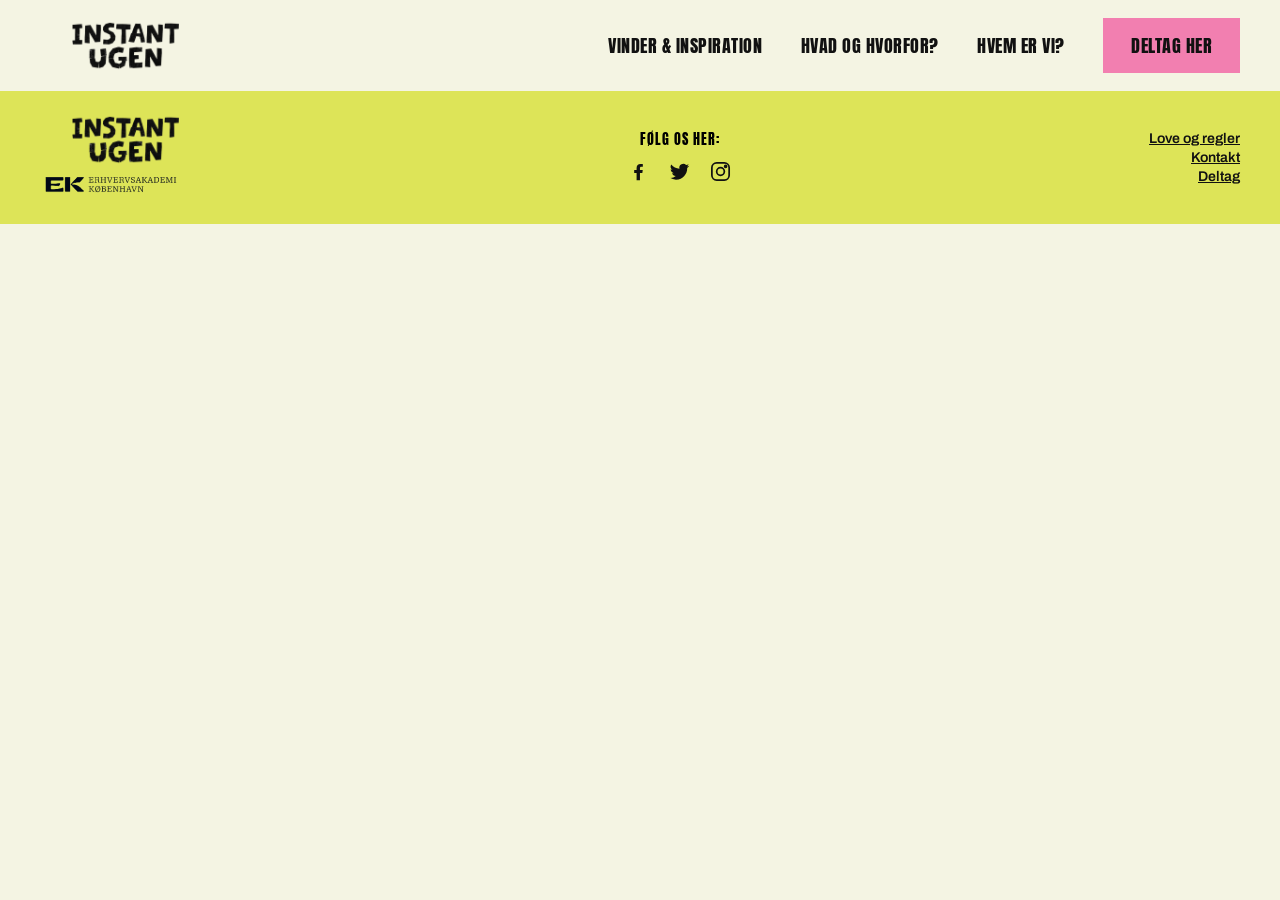
==== index.html @ 7922cf74 "Add initial HTML and CSS files for the project - Created deltag.html, index.html, and inspiration.ht" ====
<!doctype html>
<html lang="da">
  <head>
    <meta charset="UTF-8" />
    <meta name="viewport" content="width=device-width, initial-scale=1.0" />
    <title>Forside</title>
    <link rel="stylesheet" href="css/generel.css" />
    <style>
      @import url("https://fonts.googleapis.com/css2?family=Anton&family=Archivo:wght@600;700&display=swap");
    </style>
  </head>
  <body>
    <header class="site-header">
      <div class="logo"><img src="/billeder/logo.png" alt="logo" /></div>

      <button
        class="burger"
        id="burgerBtn"
        aria-label="Åbn menu"
        aria-expanded="false"
        aria-controls="mainNav"
      >
        <span></span>
        <span></span>
        <span></span>
      </button>

      <nav id="mainNav">
        <a href="/inspiration.html">Vinder & Inspiration</a>
        <a href="/index.html">Hvad og hvorfor?</a>
        <a href="/index.html">Hvem er vi?</a>
        <a href="/deltag.html" class="cta">Deltag her</a>
      </nav>
    </header>
    <main>
      <section></section>
    </main>
    <footer class="site-footer">
      <div class="logo">
        <img src="/billeder/logo.png" alt="logo" />
        <small><img src="/billeder/eklogo.png" alt="eklogo" /></small>
      </div>

      <div class="follow">
        <p>FØLG OS HER:</p>
        <div class="social-icons">
          <a href="#" aria-label="Facebook">
            <svg viewBox="0 0 24 24" fill="currentColor">
              <path
                d="M13.5 21v-7.5h2.5l.4-3H13.5V8.5c0-.9.25-1.5 1.55-1.5H16.5V4.35C16.2 4.3 15.2 4.2 14 4.2c-2.4 0-4 1.45-4 4.15V10.5H7.5v3H10V21h3.5z"
              />
            </svg>
          </a>
          <a href="#" aria-label="Twitter">
            <svg viewBox="0 0 24 24" fill="currentColor">
              <path
                d="M22 5.9c-.7.3-1.5.6-2.3.7.8-.5 1.5-1.3 1.8-2.3-.8.5-1.7.8-2.6 1a4.1 4.1 0 0 0-7 3.7A11.6 11.6 0 0 1 3.4 4.6a4.1 4.1 0 0 0 1.3 5.5c-.7 0-1.3-.2-1.9-.5v.1c0 2 1.4 3.6 3.3 4a4.1 4.1 0 0 1-1.9.1c.5 1.6 2 2.8 3.9 2.9A8.3 8.3 0 0 1 2 18.6a11.6 11.6 0 0 0 6.3 1.9c7.5 0 11.7-6.3 11.7-11.7v-.5c.8-.6 1.5-1.3 2-2.1z"
              />
            </svg>
          </a>
          <a href="#" aria-label="Instagram">
            <svg
              viewBox="0 0 24 24"
              fill="none"
              stroke="currentColor"
              stroke-width="1.8"
            >
              <rect x="3" y="3" width="18" height="18" rx="5" />
              <circle cx="12" cy="12" r="4" />
              <circle cx="17.3" cy="6.7" r="1" />
            </svg>
          </a>
        </div>
      </div>

      <div class="legal-links">
        <a href="#">Love og regler</a>
        <a href="#">Kontakt</a>
        <a href="#">Deltag</a>
      </div>
    </footer>
    <script>
      const burgerBtn = document.getElementById("burgerBtn");
      const mainNav = document.getElementById("mainNav");

      burgerBtn.addEventListener("click", () => {
        const isOpen = mainNav.classList.toggle("open");
        burgerBtn.classList.toggle("open");
        burgerBtn.setAttribute("aria-expanded", isOpen);
      });
    </script>
  </body>
</html>
---- css/generel.css ----
body {
  margin: 0;
  font-family: "Archivo", sans-serif;
  background: #f4f4e3;
}

a {
  color: #111;
  text-decoration: underline;
}

.logo {
  display: flex;
  flex-direction: column;

  width: 170px;
}

.logo small {
  display: flex;
  align-items: center;
  gap: 4px;
  margin-top: 6px;
}

/* FOOTER  */
.site-footer {
  background: #dde458;
  padding: clamp(14px, 2.5vw, 22px) clamp(16px, 4vw, 40px);
  display: flex;
  align-items: center;
  justify-content: space-between;
  flex-wrap: wrap;
  row-gap: 16px;
  column-gap: clamp(16px, 3vw, 40px);
}

.site-footer .follow {
  text-align: center;
  flex-shrink: 0;
}
/* følg os her tekst */
.site-footer .follow p {
  margin: 0 0 10px;
  font-family: "Anton", sans-serif;
  font-size: clamp(12px, 1.1vw, 15px);
  letter-spacing: 1px;
  white-space: nowrap;
}

/* ikoner */
.site-footer .social-icons {
  display: flex;
  gap: 18px;
  justify-content: center;
}

.site-footer .social-icons svg {
  width: clamp(20px, 1.8vw, 26px);
  height: clamp(20px, 1.8vw, 26px);
}
/* links til footer skrift*/
.site-footer .legal-links {
  display: flex;
  flex-direction: column;
  gap: 4px;
  font-size: clamp(13px, 1.1vw, 15px);
  font-weight: 600;
  text-align: right;
  flex-shrink: 0;
}

/* ====== HEADER (bottom cream bar with nav in the design) ====== */
.site-header {
  background: #f4f4e3;
  padding: clamp(12px, 2.2vw, 18px) clamp(16px, 4vw, 40px);
  display: flex;
  align-items: center;
  justify-content: space-between;
  flex-wrap: wrap;
  row-gap: 14px;
  column-gap: clamp(16px, 3vw, 40px);
  position: relative;
}
/* links i header  */
.site-header nav {
  display: flex;
  align-items: center;
  flex-wrap: wrap;
  row-gap: 10px;
  column-gap: clamp(16px, 3vw, 40px);
}

/* links i header skrift */
.site-header nav a {
  font-family: "Anton", sans-serif;
  font-size: clamp(15px, 1.4vw, 20px);
  letter-spacing: 0.5px;
  text-transform: uppercase;
  text-decoration: none;
  color: #111;
  white-space: nowrap;
}

/* deltagherknap */
.site-header .cta {
  background: #f27fb0;
  color: #111;
  font-family: "Anton", sans-serif;
  font-size: clamp(15px, 1.4vw, 20px);
  text-transform: uppercase;
  text-decoration: none;
  padding: clamp(10px, 1.4vw, 14px) clamp(18px, 2.4vw, 28px);
  white-space: nowrap;
  flex-shrink: 0;
}
/* burger-knap, skjult på desktop */
.burger {
  display: none;
  flex-direction: column;
  justify-content: space-between;
  width: 28px;
  height: 20px;
  background: none;
  border: none;
  cursor: pointer;
  padding: 0;
}

.burger span {
  display: block;
  height: 3px;
  background: #111;
  border-radius: 2px;
  transition:
    transform 0.25s ease,
    opacity 0.25s ease;
}

/* X-animation når menuen er åben */
.burger.open span:nth-child(1) {
  transform: translateY(8.5px) rotate(45deg);
}
.burger.open span:nth-child(2) {
  opacity: 0;
}
.burger.open span:nth-child(3) {
  transform: translateY(-8.5px) rotate(-45deg);
}

@media (max-width: 768px) {
  .burger {
    display: flex;
  }

  .site-header nav {
    display: none;
    flex-direction: column;
    align-items: flex-start;
    width: 100%;
    gap: 14px;
    margin-top: 14px;
  }

  .site-header nav.open {
    display: flex;
  }
}
/* Below this, stack everything vertically (true small-screen fallback) */
@media (max-width: 560px) {
  .site-footer {
    flex-direction: column;
    align-items: flex-start;
  }
  .site-footer .follow,
  .site-header .cta {
    align-self: flex-start;
  }
  .site-footer .legal-links {
    text-align: left;
  }
}
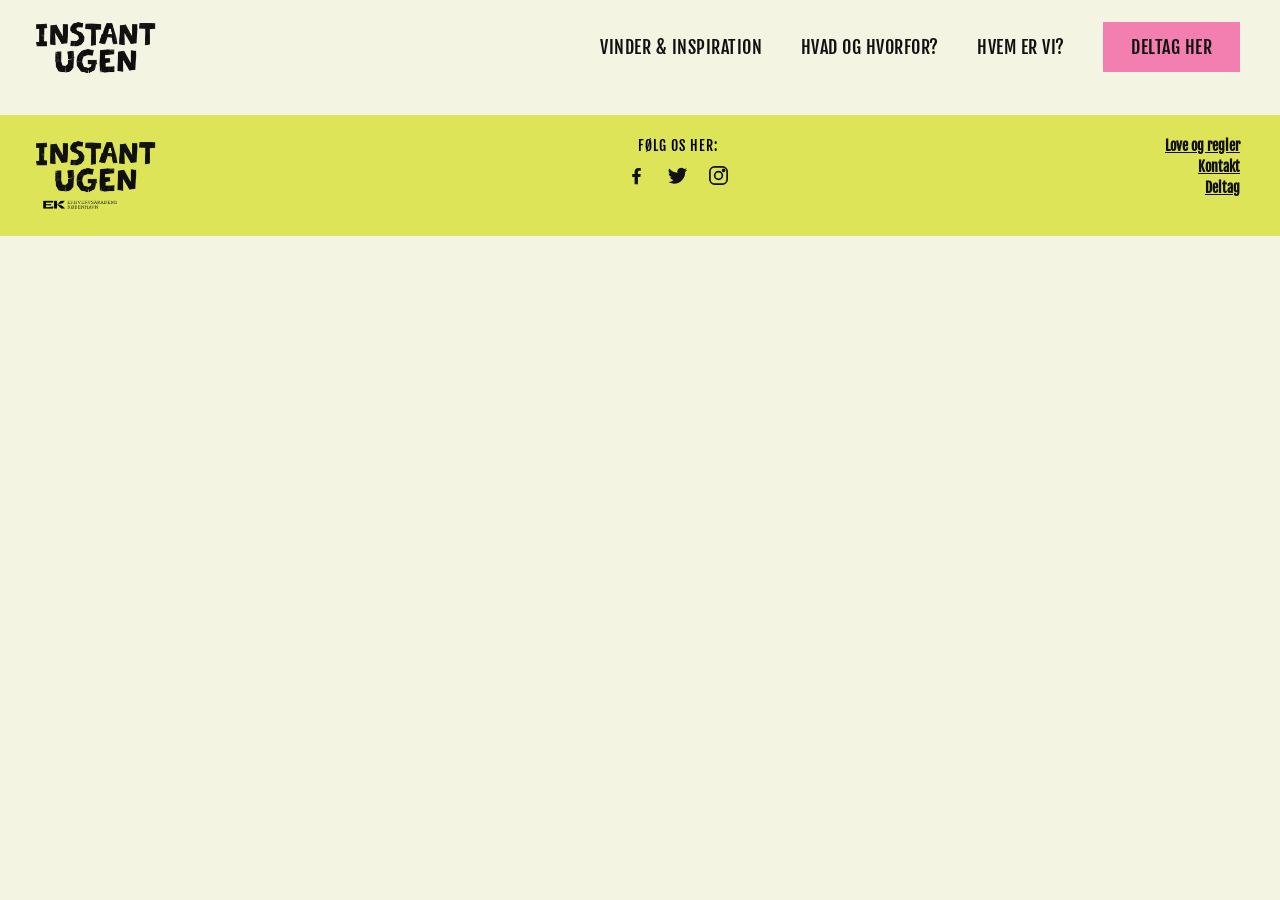
==== commit 49cad45b: "Update font styles and enhance layout for consistency across pages" ====
--- a/index.html
+++ b/index.html
@@ -6,7 +6,7 @@
     <title>Forside</title>
     <link rel="stylesheet" href="css/generel.css" />
     <style>
-      @import url("https://fonts.googleapis.com/css2?family=Anton&family=Archivo:wght@600;700&display=swap");
+      @import url("https://fonts.googleapis.com/css2?family=Dela+Gothic+One&family=Fjalla+One&display=swap");
     </style>
   </head>
   <body>
@@ -32,9 +32,7 @@
         <a href="/deltag.html" class="cta">Deltag her</a>
       </nav>
     </header>
-    <main>
-      <section></section>
-    </main>
+    <main></main>
     <footer class="site-footer">
       <div class="logo">
         <img src="/billeder/logo.png" alt="logo" />
--- a/css/generel.css
+++ b/css/generel.css
@@ -1,9 +1,24 @@
+/* generel tekst */
+h1{
+  font-family: "fjalla one", sans-serif;
+  font-size: 40pt;
+  letter-spacing: 1px;
+}h2{
+  font-family: "fjalla one", sans-serif;
+  font-size: 30pt;
+  letter-spacing: 1px;}
+  h3{font-family: "fjalla one", sans-serif;
+  font-size: 20pt;
+  letter-spacing: 1px;}
+p {font-family: "inter", sans-serif;
+  font-size: 12pt;}
+  
 body {
   margin: 0;
-  font-family: "Archivo", sans-serif;
+  font-family: "fjalla one", sans-serif;
   background: #f4f4e3;
 }
-
+main{margin:20px;}
 a {
   color: #111;
   text-decoration: underline;
@@ -12,15 +27,20 @@
 .logo {
   display: flex;
   flex-direction: column;
-
-  width: 170px;
+  width: 190px;
+  margin-left: -40px;
 }
 
 .logo small {
   display: flex;
   align-items: center;
   gap: 4px;
-  margin-top: 6px;
+  margin-top: 2px;
+}
+
+.logo small img {
+  width: 80px;
+   margin-left: 40px;
 }
 
 /* FOOTER  */
@@ -28,7 +48,6 @@
   background: #dde458;
   padding: clamp(14px, 2.5vw, 22px) clamp(16px, 4vw, 40px);
   display: flex;
-  align-items: center;
   justify-content: space-between;
   flex-wrap: wrap;
   row-gap: 16px;
@@ -42,7 +61,7 @@
 /* følg os her tekst */
 .site-footer .follow p {
   margin: 0 0 10px;
-  font-family: "Anton", sans-serif;
+  font-family: "fjalla one", sans-serif;
   font-size: clamp(12px, 1.1vw, 15px);
   letter-spacing: 1px;
   white-space: nowrap;
@@ -70,7 +89,7 @@
   flex-shrink: 0;
 }
 
-/* ====== HEADER (bottom cream bar with nav in the design) ====== */
+/* HEADER */
 .site-header {
   background: #f4f4e3;
   padding: clamp(12px, 2.2vw, 18px) clamp(16px, 4vw, 40px);
@@ -80,7 +99,8 @@
   flex-wrap: wrap;
   row-gap: 14px;
   column-gap: clamp(16px, 3vw, 40px);
-  position: relative;
+  position: sticky;
+  top: 0;
 }
 /* links i header  */
 .site-header nav {
@@ -93,7 +113,7 @@
 
 /* links i header skrift */
 .site-header nav a {
-  font-family: "Anton", sans-serif;
+  font-family: "fjalla one", sans-serif;
   font-size: clamp(15px, 1.4vw, 20px);
   letter-spacing: 0.5px;
   text-transform: uppercase;
@@ -106,7 +126,7 @@
 .site-header .cta {
   background: #f27fb0;
   color: #111;
-  font-family: "Anton", sans-serif;
+  font-family: "fjalla one", sans-serif;
   font-size: clamp(15px, 1.4vw, 20px);
   text-transform: uppercase;
   text-decoration: none;
@@ -166,8 +186,8 @@
     display: flex;
   }
 }
-/* Below this, stack everything vertically (true small-screen fallback) */
-@media (max-width: 560px) {
+
+@media (max-width: 500px) {
   .site-footer {
     flex-direction: column;
     align-items: flex-start;
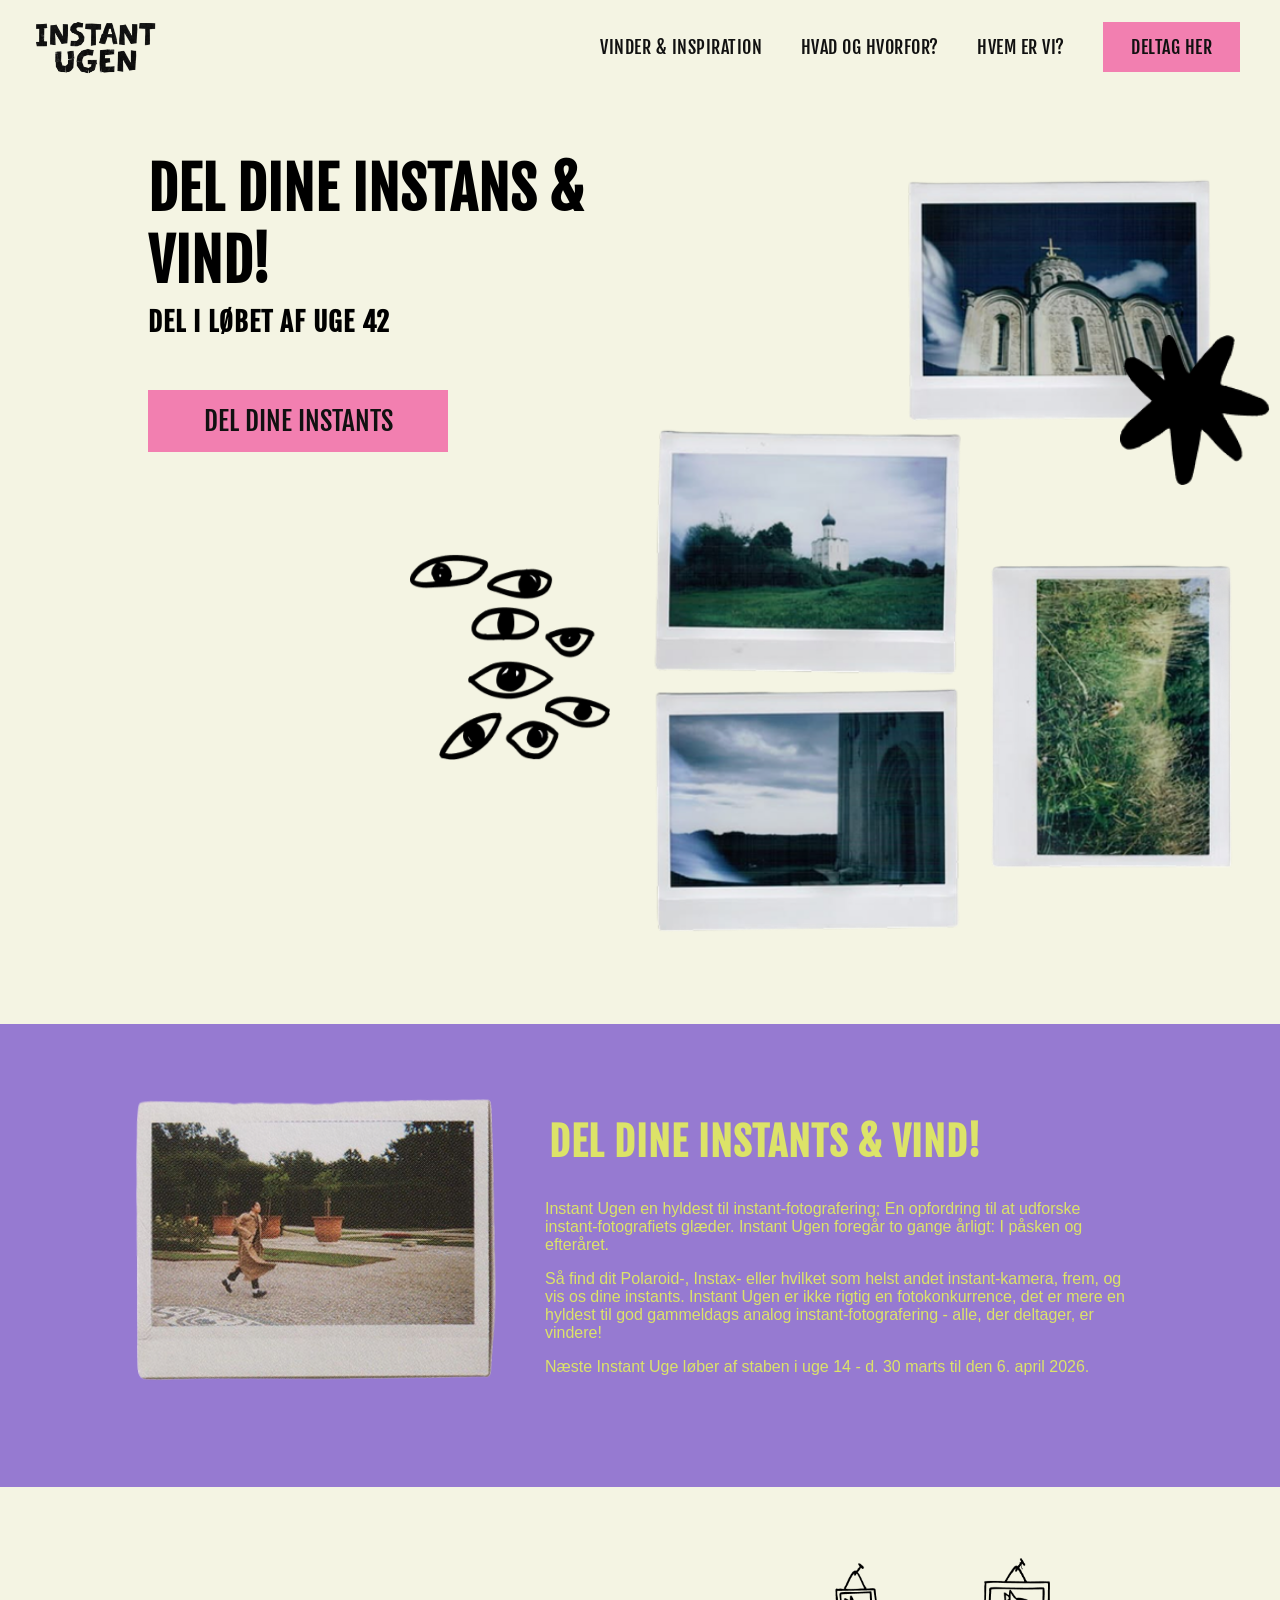
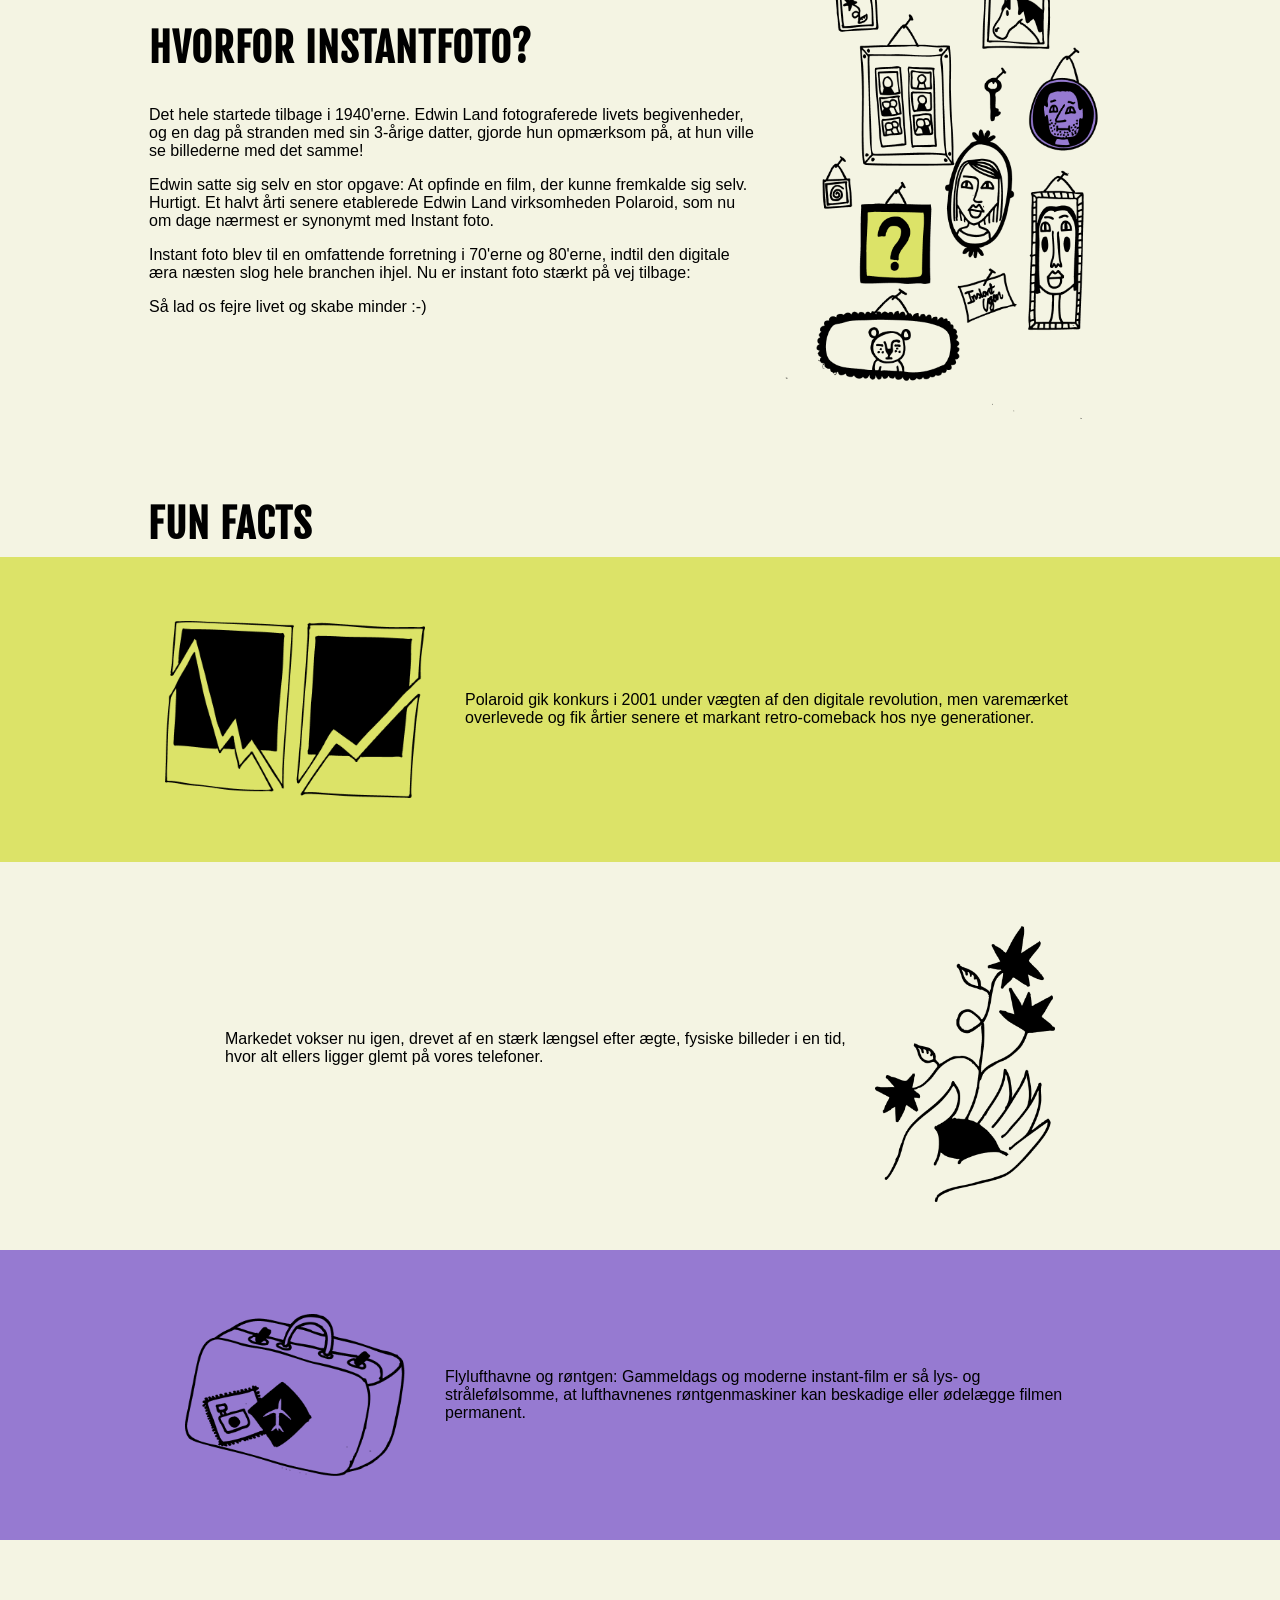
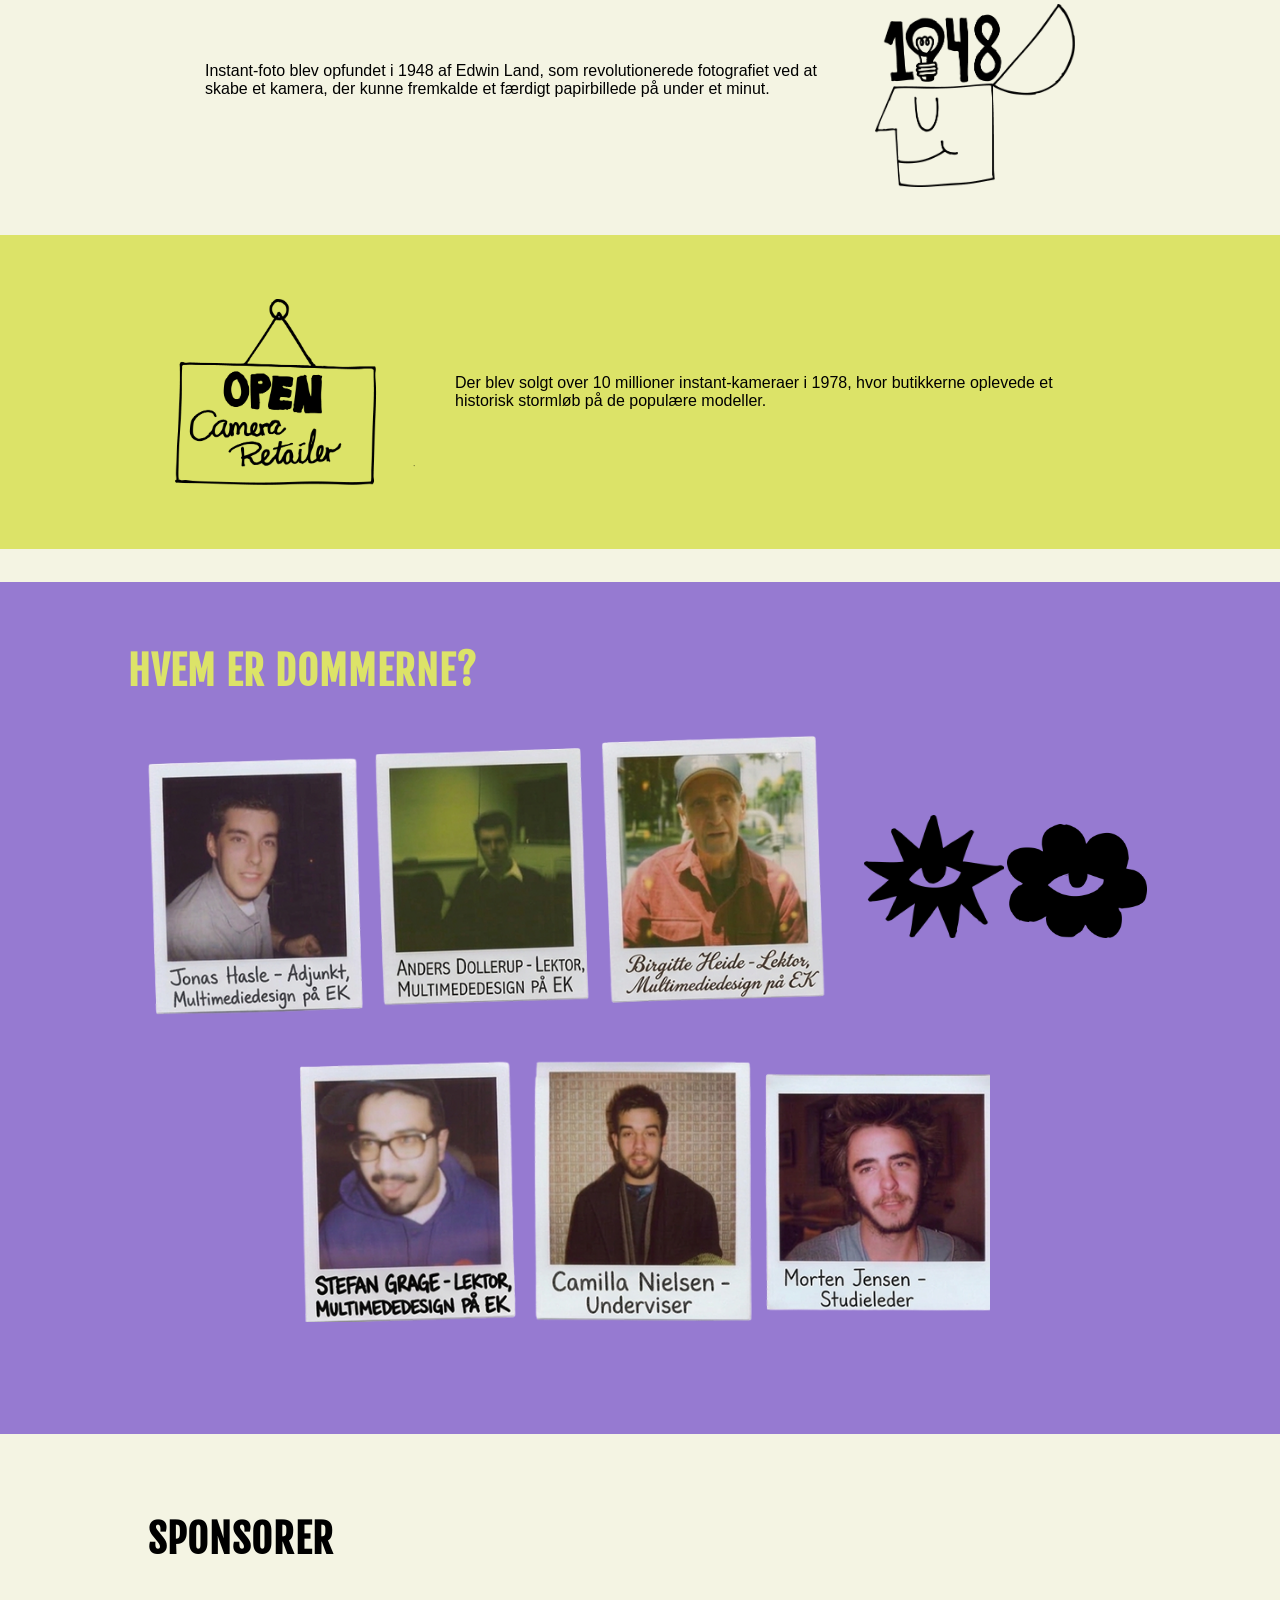
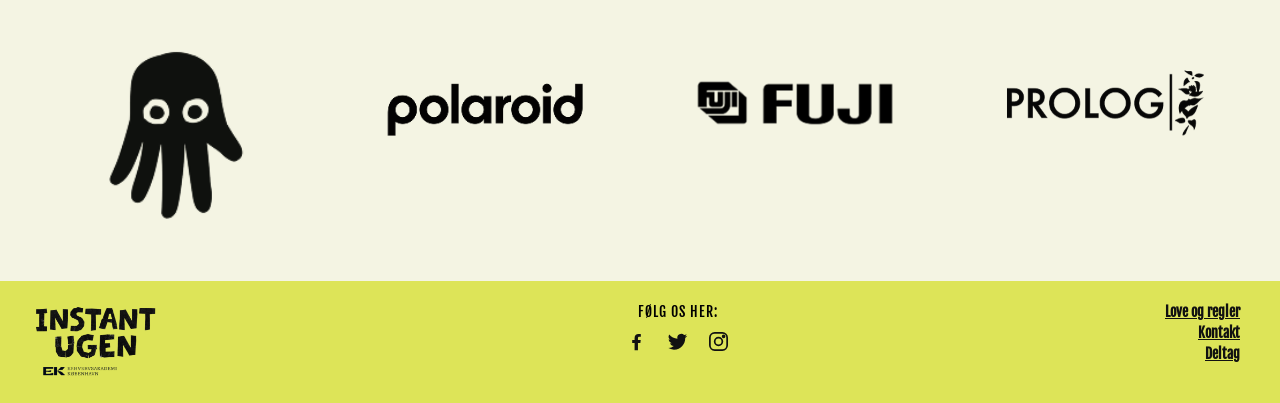
==== commit 2d77a06b: "EaMerge" ====
--- a/index.html
+++ b/index.html
@@ -1,91 +1,218 @@
 <!doctype html>
 <html lang="da">
-  <head>
-    <meta charset="UTF-8" />
-    <meta name="viewport" content="width=device-width, initial-scale=1.0" />
-    <title>Forside</title>
-    <link rel="stylesheet" href="css/generel.css" />
-    <style>
-      @import url("https://fonts.googleapis.com/css2?family=Dela+Gothic+One&family=Fjalla+One&display=swap");
-    </style>
-  </head>
-  <body>
-    <header class="site-header">
-      <div class="logo"><img src="/billeder/logo.png" alt="logo" /></div>
-
-      <button
-        class="burger"
-        id="burgerBtn"
-        aria-label="Åbn menu"
-        aria-expanded="false"
-        aria-controls="mainNav"
-      >
-        <span></span>
-        <span></span>
-        <span></span>
-      </button>
-
-      <nav id="mainNav">
-        <a href="/inspiration.html">Vinder & Inspiration</a>
-        <a href="/index.html">Hvad og hvorfor?</a>
-        <a href="/index.html">Hvem er vi?</a>
-        <a href="/deltag.html" class="cta">Deltag her</a>
-      </nav>
-    </header>
-    <main></main>
-    <footer class="site-footer">
-      <div class="logo">
-        <img src="/billeder/logo.png" alt="logo" />
-        <small><img src="/billeder/eklogo.png" alt="eklogo" /></small>
-      </div>
-
-      <div class="follow">
-        <p>FØLG OS HER:</p>
-        <div class="social-icons">
-          <a href="#" aria-label="Facebook">
-            <svg viewBox="0 0 24 24" fill="currentColor">
-              <path
-                d="M13.5 21v-7.5h2.5l.4-3H13.5V8.5c0-.9.25-1.5 1.55-1.5H16.5V4.35C16.2 4.3 15.2 4.2 14 4.2c-2.4 0-4 1.45-4 4.15V10.5H7.5v3H10V21h3.5z"
-              />
-            </svg>
-          </a>
-          <a href="#" aria-label="Twitter">
-            <svg viewBox="0 0 24 24" fill="currentColor">
-              <path
-                d="M22 5.9c-.7.3-1.5.6-2.3.7.8-.5 1.5-1.3 1.8-2.3-.8.5-1.7.8-2.6 1a4.1 4.1 0 0 0-7 3.7A11.6 11.6 0 0 1 3.4 4.6a4.1 4.1 0 0 0 1.3 5.5c-.7 0-1.3-.2-1.9-.5v.1c0 2 1.4 3.6 3.3 4a4.1 4.1 0 0 1-1.9.1c.5 1.6 2 2.8 3.9 2.9A8.3 8.3 0 0 1 2 18.6a11.6 11.6 0 0 0 6.3 1.9c7.5 0 11.7-6.3 11.7-11.7v-.5c.8-.6 1.5-1.3 2-2.1z"
-              />
-            </svg>
-          </a>
-          <a href="#" aria-label="Instagram">
-            <svg
-              viewBox="0 0 24 24"
-              fill="none"
-              stroke="currentColor"
-              stroke-width="1.8"
-            >
-              <rect x="3" y="3" width="18" height="18" rx="5" />
-              <circle cx="12" cy="12" r="4" />
-              <circle cx="17.3" cy="6.7" r="1" />
-            </svg>
-          </a>
+
+<head>
+  <meta charset="UTF-8" />
+  <meta name="viewport" content="width=device-width, initial-scale=1.0" />
+  <title>Forside</title>
+  <link rel="stylesheet" href="css/generel.css" />
+  <link rel="stylesheet" href="css/index.css">
+  <style>
+    @import url("https://fonts.googleapis.com/css2?family=Dela+Gothic+One&family=Fjalla+One&display=swap");
+  </style>
+</head>
+
+<body>
+  <header class="site-header">
+    <div class="logo"><img src="/billeder/logo.png" alt="logo" /></div>
+
+    <button class="burger" id="burgerBtn" aria-label="Åbn menu" aria-expanded="false" aria-controls="mainNav">
+      <span></span>
+      <span></span>
+      <span></span>
+    </button>
+
+    <nav id="mainNav">
+      <a href="/inspiration.html">Vinder & Inspiration</a>
+      <a href="/index.html">Hvad og hvorfor?</a>
+      <a href="/index.html">Hvem er vi?</a>
+      <a href="/deltag.html" class="cta">Deltag her</a>
+    </nav>
+  </header>
+  <main>
+
+    <div class="heroSection">
+
+      <div class="datahero">
+        <h1>DEL DINE INSTANS & VIND!</h1>
+        <h3>DEL I LØBET AF UGE 42</h3>
+        <button>Del Dine Instants</button>
+      </div>
+
+      <div class="heroBillede">
+        <img class="billedehero" src="/billeder/index_billeder/polaroids/Group 9.png" alt="polaroid">
+
+        <img class="symbol1" src="billeder/index_billeder/illustrationer/Vector-9.png" alt="star">
+        <img class="symbol2" src="billeder/index_billeder/illustrationer/Group-5.png" alt="eyes">
+      </div>
+
+    </div>
+
+    <section class="deldineinstants">
+
+      <div class="textfeltdel">
+        <h2 class="delh2">DEL DINE INSTANTS & VIND!</h2>
+        <div class="ptekst1">
+          <p class="ptekstgreen">Instant Ugen en hyldest til instant-fotografering; En opfordring til at udforske
+            instant-fotografiets glæder.
+            Instant
+            Ugen foregår to gange årligt: I påsken og efteråret.</p>
+          <p class="ptekstgreen">Så find dit Polaroid-, Instax- eller hvilket som helst andet instant-kamera, frem, og
+            vis
+            os dine instants.
+            Instant Ugen
+            er ikke rigtig en fotokonkurrence, det er mere en hyldest til god gammeldags analog instant-fotografering -
+            alle, der
+            deltager, er vindere!</p>
+          <p class="ptekstgreen">Næste Instant Uge løber af staben i uge 14 - d. 30 marts til den 6. april 2026.</p>
         </div>
       </div>
 
-      <div class="legal-links">
-        <a href="#">Love og regler</a>
-        <a href="#">Kontakt</a>
-        <a href="#">Deltag</a>
-      </div>
-    </footer>
-    <script>
-      const burgerBtn = document.getElementById("burgerBtn");
-      const mainNav = document.getElementById("mainNav");
-
-      burgerBtn.addEventListener("click", () => {
-        const isOpen = mainNav.classList.toggle("open");
-        burgerBtn.classList.toggle("open");
-        burgerBtn.setAttribute("aria-expanded", isOpen);
-      });
-    </script>
-  </body>
-</html>
+      <img class="VindBillede" src="billeder/index_billeder/polaroids/image 112.png" alt="">
+    </section>
+
+    <section class="hvorforinstants">
+
+      <div class="tekstfelthvorfor">
+        <h2 class="hvorforh2">HVORFOR INSTANTFOTO?</h2>
+
+        <div class="ptekst2">
+          <p>Det hele startede tilbage i 1940'erne. Edwin Land fotograferede livets begivenheder, og en dag på stranden
+            med sin
+            3-årige datter, gjorde hun opmærksom på, at hun ville se billederne med det samme!</p>
+          <p>Edwin satte sig selv en stor opgave: At opfinde en film, der kunne fremkalde sig selv. Hurtigt. Et halvt
+            årti
+            senere
+            etablerede Edwin Land virksomheden Polaroid, som nu om dage nærmest er synonymt med Instant foto.</p>
+          <p>Instant foto blev til en omfattende forretning i 70'erne og 80'erne, indtil den digitale æra næsten slog
+            hele
+            branchen
+            ihjel. Nu er instant foto stærkt på vej tilbage:</p>
+          <p>Så lad os fejre livet og skabe minder :-)</p>
+        </div>
+      </div>
+
+      <img class="rammerbillede" src="billeder/index_billeder/illustrationer/Group 16.png" alt="portraits">
+
+    </section>
+
+    <h2 class="factsh2">FUN FACTS</h2>
+
+    <section class="Fact1">
+      <p class="fact1text">Polaroid gik konkurs i 2001 under vægten af den digitale revolution, men varemærket
+        overlevede og fik årtier
+        senere et
+        markant retro-comeback hos nye generationer.</p>
+      <img class="Factbillede1" src="billeder/index_billeder/illustrationer/Lag_1.png" alt="downcurve">
+    </section>
+
+    <section class="Fact2">
+      <p class="fact2text">Markedet vokser nu igen, drevet af en stærk længsel efter ægte, fysiske billeder i en tid,
+        hvor alt ellers
+        ligger glemt
+        på vores telefoner.</p>
+      <img class="Factbillede2" src="billeder/index_billeder/illustrationer/Vector-7.png" alt="grow">
+    </section>
+
+    <section class="Fact3">
+      <p class="fact3text">Flylufthavne og røntgen: Gammeldags og moderne instant-film er så lys- og strålefølsomme, at
+        lufthavnenes
+        røntgenmaskiner kan beskadige eller ødelægge filmen permanent.</p>
+      <img class="Factbillede3" src="billeder/index_billeder/illustrationer/Group.png" alt="bag">
+    </section>
+
+    <section class="Fact4">
+      <p class="fact4text">Instant-foto blev opfundet i 1948 af Edwin Land, som revolutionerede fotografiet ved at skabe
+        et kamera, der
+        kunne
+        fremkalde et færdigt papirbillede på under et minut.</p>
+      <img class="Factbillede4" src="billeder/index_billeder/illustrationer/Group-4.png" alt="head">
+    </section>
+
+    <section class="Fact5">
+      <p class="fact5text">Der blev solgt over 10 millioner instant-kameraer i 1978, hvor butikkerne oplevede et
+        historisk stormløb på de
+        populære
+        modeller.</p>
+      <img class="Factbillede5" src="billeder/index_billeder/illustrationer/Group-2.png" alt="sign">
+    </section>
+
+    <section class="dommer">
+
+      <h2 class="dommerh2">HVEM ER DOMMERNE?</h2>
+
+      <div class="billedeøverst">
+        <img class="dommer1" src="billeder/index_billeder/polaroids/Gemini_Generated_Image_t7ttq1t7ttq1t7tt 2.png"
+          alt="dommer1">
+
+        <div class="dommerillustrationer">
+          <img class="eye1" src="billeder/index_billeder/illustrationer/Vector-10.png" alt="10">
+          <img class="eye2" src="billeder/index_billeder/illustrationer/Vector-11.png" alt="11">
+        </div>
+      </div>
+
+      <img class="dommer2" src="billeder/index_billeder/polaroids/Gemini_Generated_Image_t7ttq1t7ttq1t7tt 1.png" alt="">
+
+    </section>
+
+    <h2 class="sponsorh2">SPONSORER</h2>
+
+    <div class="sponsorsgrid">
+      <img class="sponsor1" src="billeder/index_billeder/sponsorer/image 166.png" alt="sponsor">
+      <img class="sponsor2" src="billeder/index_billeder/sponsorer/image 162.png" alt="polaroid">
+      <img class="sponsor3" src="billeder/index_billeder/sponsorer/image 163.png" alt="Fuji">
+      <img class="sponsor4" src="billeder/index_billeder/sponsorer/image 165.png" alt="Prolog">
+
+    </div>
+
+  </main>
+  <footer class="site-footer">
+    <div class="logo">
+      <img src="/billeder/logo.png" alt="logo" />
+      <small><img src="/billeder/eklogo.png" alt="eklogo" /></small>
+    </div>
+
+    <div class="follow">
+      <p>FØLG OS HER:</p>
+      <div class="social-icons">
+        <a href="#" aria-label="Facebook">
+          <svg viewBox="0 0 24 24" fill="currentColor">
+            <path
+              d="M13.5 21v-7.5h2.5l.4-3H13.5V8.5c0-.9.25-1.5 1.55-1.5H16.5V4.35C16.2 4.3 15.2 4.2 14 4.2c-2.4 0-4 1.45-4 4.15V10.5H7.5v3H10V21h3.5z" />
+          </svg>
+        </a>
+        <a href="#" aria-label="Twitter">
+          <svg viewBox="0 0 24 24" fill="currentColor">
+            <path
+              d="M22 5.9c-.7.3-1.5.6-2.3.7.8-.5 1.5-1.3 1.8-2.3-.8.5-1.7.8-2.6 1a4.1 4.1 0 0 0-7 3.7A11.6 11.6 0 0 1 3.4 4.6a4.1 4.1 0 0 0 1.3 5.5c-.7 0-1.3-.2-1.9-.5v.1c0 2 1.4 3.6 3.3 4a4.1 4.1 0 0 1-1.9.1c.5 1.6 2 2.8 3.9 2.9A8.3 8.3 0 0 1 2 18.6a11.6 11.6 0 0 0 6.3 1.9c7.5 0 11.7-6.3 11.7-11.7v-.5c.8-.6 1.5-1.3 2-2.1z" />
+          </svg>
+        </a>
+        <a href="#" aria-label="Instagram">
+          <svg viewBox="0 0 24 24" fill="none" stroke="currentColor" stroke-width="1.8">
+            <rect x="3" y="3" width="18" height="18" rx="5" />
+            <circle cx="12" cy="12" r="4" />
+            <circle cx="17.3" cy="6.7" r="1" />
+          </svg>
+        </a>
+      </div>
+    </div>
+
+    <div class="legal-links">
+      <a href="#">Love og regler</a>
+      <a href="#">Kontakt</a>
+      <a href="#">Deltag</a>
+    </div>
+  </footer>
+  <script>
+    const burgerBtn = document.getElementById("burgerBtn");
+    const mainNav = document.getElementById("mainNav");
+
+    burgerBtn.addEventListener("click", () => {
+      const isOpen = mainNav.classList.toggle("open");
+      burgerBtn.classList.toggle("open");
+      burgerBtn.setAttribute("aria-expanded", isOpen);
+    });
+  </script>
+</body>
+
+</html>
--- a/css/generel.css
+++ b/css/generel.css
@@ -1,24 +1,32 @@
 /* generel tekst */
-h1{
+h1 {
   font-family: "fjalla one", sans-serif;
   font-size: 40pt;
   letter-spacing: 1px;
-}h2{
+}
+h2 {
   font-family: "fjalla one", sans-serif;
   font-size: 30pt;
-  letter-spacing: 1px;}
-  h3{font-family: "fjalla one", sans-serif;
+  letter-spacing: 1px;
+}
+h3 {
+  font-family: "fjalla one", sans-serif;
   font-size: 20pt;
-  letter-spacing: 1px;}
-p {font-family: "inter", sans-serif;
-  font-size: 12pt;}
-  
+  letter-spacing: 1px;
+}
+p {
+  font-family: "inter", sans-serif;
+  font-size: 12pt;
+}
+
 body {
   margin: 0;
   font-family: "fjalla one", sans-serif;
   background: #f4f4e3;
 }
-main{margin:20px;}
+main {
+  margin: 20px;
+}
 a {
   color: #111;
   text-decoration: underline;
@@ -40,7 +48,7 @@
 
 .logo small img {
   width: 80px;
-   margin-left: 40px;
+  margin-left: 40px;
 }
 
 /* FOOTER  */
@@ -191,6 +199,8 @@
   .site-footer {
     flex-direction: column;
     align-items: flex-start;
+    display: grid;
+    grid-template-columns: 1fr 1fr 1fr;
   }
   .site-footer .follow,
   .site-header .cta {
--- a/css/index.css
+++ b/css/index.css
@@ -0,0 +1,505 @@
+/***** FONTS *****/
+
+h1 {
+  font-size: 2rem;
+  margin-bottom: 0;
+}
+
+h3 {
+  margin-top: 0.5rem;
+  font-size: 1.2rem;
+}
+
+h2 {
+  font-size: 1.5rem;
+  justify-self: center;
+  padding-top: 1rem;
+}
+
+/***** OTHER *****/
+
+button {
+  background: #f27fb0;
+  color: #111;
+  font-family: "fjalla one", sans-serif;
+  font-size: clamp(15px, 1.4vw, 20px);
+  text-transform: uppercase;
+  text-decoration: none;
+  padding: clamp(10px, 1.4vw, 14px) clamp(18px, 2.4vw, 28px);
+  border: none;
+}
+
+.billedehero {
+  width: 350px;
+  justify-items: center;
+}
+
+.VindBillede,
+.rammerbillede {
+  width: 300px;
+}
+
+.Factbillede1,
+.Factbillede3,
+.Factbillede4,
+.Factbillede5 {
+  width: 170px;
+  padding-bottom: 1rem;
+}
+
+.Factbillede2 {
+  width: 120px;
+}
+
+.dommer1,
+.dommer2 {
+  width: 280px;
+}
+
+.eye1,
+.eye2 {
+  width: 70px;
+}
+
+.billedeøverst {
+  display: grid;
+  grid-template-columns: 1fr 1fr;
+  padding-top: 2rem;
+}
+
+.dommer2 {
+  align-items: end;
+  padding-bottom: 2rem;
+  display: block;
+  margin-left: auto;
+  padding-right: 1rem;
+}
+
+.sponsor2,
+.sponsor3,
+.sponsor4 {
+  width: 80px;
+  padding: 0.5rem;
+}
+
+.sponsor1 {
+  width: 50px;
+}
+
+.sponsorsgrid {
+  display: grid;
+  grid-template-columns: 1fr 1fr 1fr 1fr;
+}
+
+/****** BACKGROUND COLORS ******/
+
+.Fact1 {
+  background-color: #dce368;
+}
+
+.Fact3 {
+  background-color: #967ad1;
+}
+
+.Fact5 {
+  background-color: #dce368;
+}
+
+.deldineinstants {
+  background-color: #967ad1;
+}
+
+.dommer {
+  background-color: #967ad1;
+}
+
+.Fact1,
+.Fact3,
+.Fact5,
+.deldineinstants,
+.dommer {
+  margin-left: -20px;
+  margin-right: -20px;
+}
+
+.fact1text,
+.fact3text,
+.fact5text {
+  margin: 20px;
+  padding-top: 1.5rem;
+}
+
+.ptekst1 {
+  margin: 20px;
+}
+
+.Factbillede1,
+.Factbillede2,
+.Factbillede3,
+.Factbillede4,
+.Factbillede5,
+.VindBillede,
+.rammerbillede {
+  display: block;
+  margin-left: auto;
+  margin-right: auto;
+}
+
+.sponsor3 {
+  position: relative;
+  top: -19px;
+}
+
+.sponsor4 {
+  position: relative;
+  bottom: -6px;
+}
+
+.delh2,
+.ptekstgreen,
+.dommerh2 {
+  color: #dce368;
+}
+
+.delh2 {
+  padding-top: 3rem;
+}
+
+.VindBillede {
+  padding-bottom: 2rem;
+}
+
+.Factbillede2,
+.Factbillede4 {
+  padding-bottom: 1rem;
+}
+
+.Factbillede1,
+.Factbillede3,
+.Factbillede5 {
+  padding-bottom: 2rem;
+}
+
+.fact1text,
+.fact3text,
+.fact5text {
+  padding-top: 2rem;
+}
+
+.fact4text,
+.fact2text {
+  padding-top: 1rem;
+}
+
+.symbol1,
+.symbol2 {
+  width: 80px;
+  position: absolute;
+}
+
+.heroBillede {
+  position: relative;
+}
+
+.symbol1 {
+  width: 60px;
+  top: 150px;
+  left: 290px;
+}
+
+.symbol2 {
+  width: 60px;
+  top: 300px;
+  right: 280px;
+}
+
+/**** DESKTOP ****/
+
+@media (min-width: 769px) {
+  h1 {
+    font-size: 43pt;
+  }
+  h2 {
+    font-size: 30pt;
+  }
+  h3 {
+    font-size: 20pt;
+  }
+
+  .billedehero {
+    width: 600px;
+  }
+
+  .heroSection {
+    display: grid;
+    grid-template-columns: 1fr 1fr;
+  }
+
+  .datahero {
+    padding-left: 8rem;
+  }
+
+  button {
+    width: 300px;
+    font-size: 20pt;
+    margin-top: 1.5rem;
+  }
+
+  .symbol1 {
+    width: 150px;
+    top: 220px;
+    left: 480px;
+  }
+
+  .symbol2 {
+    width: 200px;
+    top: 440px;
+    right: 650px;
+  }
+
+  .deldineinstants {
+    display: grid;
+    grid-template-columns: 1fr 1fr;
+    margin-top: 5rem;
+    padding-bottom: 4rem;
+  }
+
+  .deldineinstants {
+    display: flex;
+    align-items: center;
+    justify-content: center;
+    gap: 20px;
+  }
+
+  .VindBillede {
+    order: 1;
+    width: 380px;
+    margin: 0;
+    padding-top: 4rem;
+  }
+
+  .textfeltdel {
+    order: 2;
+    width: 630px;
+  }
+
+  .ptekst1 {
+    width: auto;
+    margin: 20px;
+  }
+
+  .delh2 {
+    margin-left: 0;
+    padding-top: 2rem;
+    justify-self: start;
+    padding-left: 1.5rem;
+  }
+
+  .tekstfelthvorfor {
+    width: 630px;
+  }
+
+  .hvorforh2 {
+    margin-left: 0;
+    justify-self: start;
+    padding-left: 1.5rem;
+  }
+
+  .ptekst2 {
+    margin-left: 0;
+    justify-self: start;
+    padding-left: 1.5rem;
+  }
+
+  .hvorforinstants {
+    display: grid;
+    grid-template-columns: 1fr 1fr;
+    display: flex;
+    align-items: center;
+    justify-content: center;
+    gap: 20px;
+  }
+
+  .rammerbillede {
+    width: 380px;
+    margin: 0;
+    padding-top: 4rem;
+  }
+
+  .factsh2 {
+    justify-self: start;
+    padding-left: 8rem;
+    margin-top: 4rem;
+    margin-bottom: 0.5rem;
+  }
+
+  .Fact1 {
+    display: grid;
+    grid-template-columns: 1fr 1fr;
+    display: flex;
+    align-items: center;
+    justify-content: center;
+    gap: 20px;
+    padding-bottom: 2rem;
+  }
+
+  .fact1text {
+    order: 2;
+    width: 630px;
+  }
+
+  .Factbillede1 {
+    order: 1;
+    width: 260px;
+    margin: 0;
+    padding-top: 4rem;
+  }
+
+  .Fact2 {
+    display: grid;
+    grid-template-columns: 1fr 1fr;
+    display: flex;
+    align-items: center;
+    justify-content: center;
+    gap: 20px;
+    padding-bottom: 2rem;
+  }
+
+  .fact2text {
+    width: 630px;
+  }
+
+  .Factbillede2 {
+    width: 180px;
+    margin: 0;
+    padding-top: 4rem;
+  }
+
+  .Fact3 {
+    display: grid;
+    grid-template-columns: 1fr 1fr;
+    display: flex;
+    align-items: center;
+    justify-content: center;
+    gap: 20px;
+    padding-bottom: 2rem;
+  }
+
+  .fact3text {
+    order: 2;
+    width: 630px;
+  }
+
+  .Factbillede3 {
+    order: 1;
+    width: 220px;
+    margin: 0;
+    padding-top: 4rem;
+  }
+
+  .Fact4 {
+    display: grid;
+    grid-template-columns: 1fr 1fr;
+    display: flex;
+    align-items: center;
+    justify-content: center;
+    gap: 20px;
+    padding-bottom: 2rem;
+  }
+
+  .fact4text {
+    width: 650px;
+  }
+
+  .Factbillede4 {
+    width: 200px;
+    margin: 0;
+    padding-top: 4rem;
+  }
+
+  .Fact5 {
+    display: grid;
+    grid-template-columns: 1fr 1fr;
+    display: flex;
+    align-items: center;
+    justify-content: center;
+    gap: 20px;
+    padding-bottom: 2rem;
+  }
+
+  .fact5text {
+    order: 2;
+    width: 630px;
+  }
+
+  .Factbillede5 {
+    order: 1;
+    width: 240px;
+    margin: 0;
+    padding-top: 4rem;
+  }
+
+  .dommerh2 {
+    padding-top: 4rem;
+    justify-self: start;
+    padding-left: 8rem;
+    margin-bottom: 0;
+  }
+
+  .billedeøverst {
+    display: flex;
+    justify-content: center;
+    align-items: center;
+    gap: 30px;
+    padding-top: 2rem;
+  }
+
+  .dommer1 {
+    width: 700px;
+  }
+
+  .dommer2 {
+    width: 700px;
+    display: block;
+    margin: 30px auto 0;
+    padding-right: 0;
+    padding-bottom: 7rem;
+  }
+
+  .eye1,
+  .eye2 {
+    width: 140px;
+  }
+
+  .sponsorh2 {
+    justify-self: start;
+    padding-left: 8rem;
+    margin-top: 4rem;
+    padding-bottom: 3rem;
+  }
+
+  .sponsorsgrid {
+    justify-items: center;
+  }
+
+  .sponsor2,
+  .sponsor3,
+  .sponsor4 {
+    width: 200px;
+    padding: 0.5rem;
+  }
+
+  .sponsor1 {
+    width: 150px;
+  }
+
+  .sponsor3 {
+    position: relative;
+    top: -50px;
+  }
+
+  .sponsor4 {
+    position: relative;
+    bottom: -10px;
+  }
+}
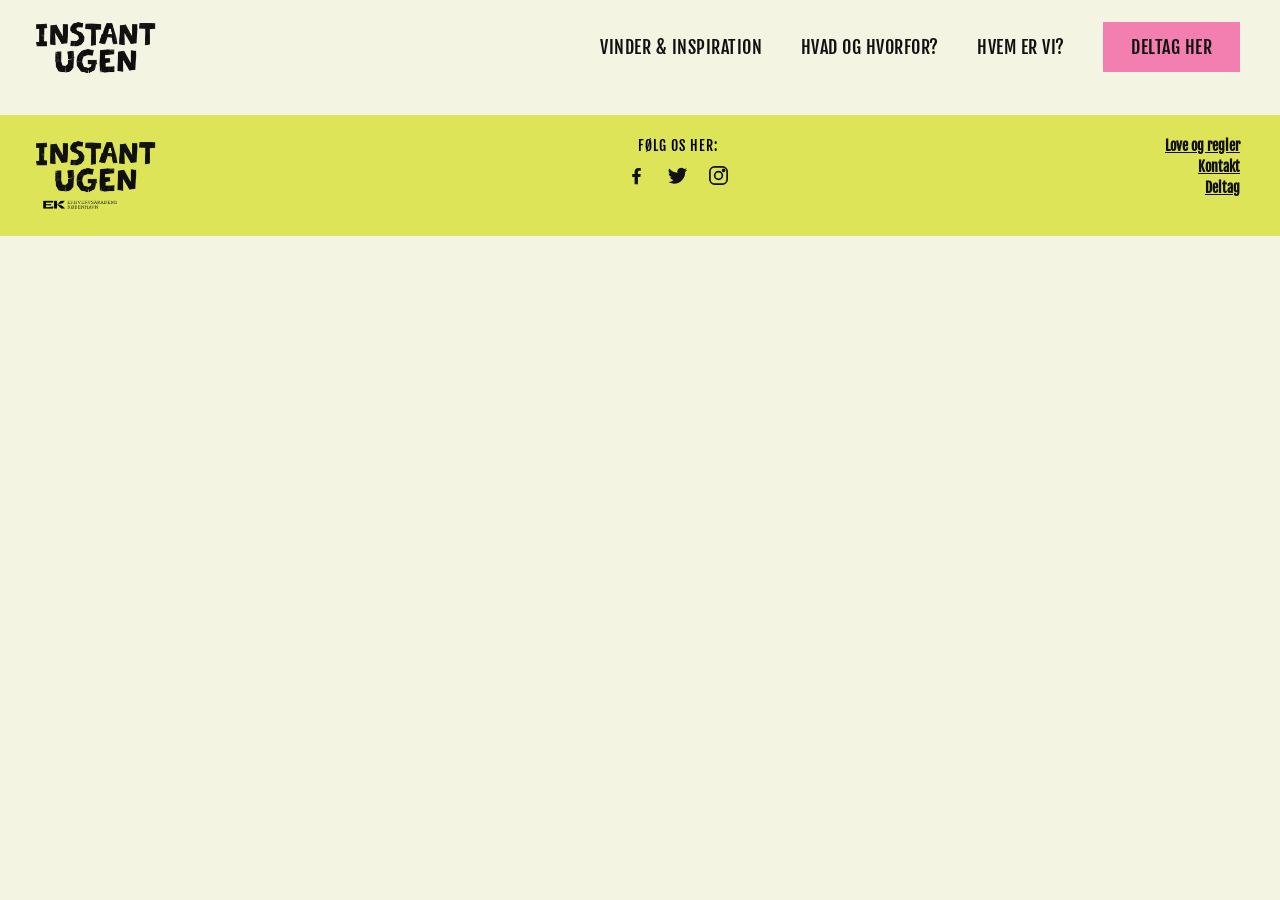
==== commit e63c75e2: "Refactor code structure for improved readability and maintainability" ====
--- a/index.html
+++ b/index.html
@@ -1,218 +1,93 @@
 <!doctype html>
 <html lang="da">
+  <head>
+    <meta charset="UTF-8" />
+    <meta name="viewport" content="width=device-width, initial-scale=1.0" />
+    <title>Forside</title>
+    <link rel="stylesheet" href="css/generel.css" />
+    <style>
+      @import url("https://fonts.googleapis.com/css2?family=Dela+Gothic+One&family=Fjalla+One&display=swap");
+    </style>
+  </head>
+  <body>
+    <header class="site-header">
+      <div class="logo"><img src="/billeder/logo.png" alt="logo" /></div>
 
-<head>
-  <meta charset="UTF-8" />
-  <meta name="viewport" content="width=device-width, initial-scale=1.0" />
-  <title>Forside</title>
-  <link rel="stylesheet" href="css/generel.css" />
-  <link rel="stylesheet" href="css/index.css">
-  <style>
-    @import url("https://fonts.googleapis.com/css2?family=Dela+Gothic+One&family=Fjalla+One&display=swap");
-  </style>
-</head>
+      <button
+        class="burger"
+        id="burgerBtn"
+        aria-label="Åbn menu"
+        aria-expanded="false"
+        aria-controls="mainNav"
+      >
+        <span></span>
+        <span></span>
+        <span></span>
+      </button>
 
-<body>
-  <header class="site-header">
-    <div class="logo"><img src="/billeder/logo.png" alt="logo" /></div>
-
-    <button class="burger" id="burgerBtn" aria-label="Åbn menu" aria-expanded="false" aria-controls="mainNav">
-      <span></span>
-      <span></span>
-      <span></span>
-    </button>
-
-    <nav id="mainNav">
-      <a href="/inspiration.html">Vinder & Inspiration</a>
-      <a href="/index.html">Hvad og hvorfor?</a>
-      <a href="/index.html">Hvem er vi?</a>
-      <a href="/deltag.html" class="cta">Deltag her</a>
-    </nav>
-  </header>
-  <main>
-
-    <div class="heroSection">
-
-      <div class="datahero">
-        <h1>DEL DINE INSTANS & VIND!</h1>
-        <h3>DEL I LØBET AF UGE 42</h3>
-        <button>Del Dine Instants</button>
+      <nav id="mainNav">
+        <a href="/inspiration.html">Vinder & Inspiration</a>
+        <a href="/index.html">Hvad og hvorfor?</a>
+        <a href="/index.html">Hvem er vi?</a>
+        <a href="/deltag.html" class="cta">Deltag her</a>
+      </nav>
+    </header>
+    <main>
+        
+    </main>
+    <footer class="site-footer">
+      <div class="logo">
+        <img src="/billeder/logo.png" alt="logo" />
+        <small><img src="/billeder/eklogo.png" alt="eklogo" /></small>
       </div>
 
-      <div class="heroBillede">
-        <img class="billedehero" src="/billeder/index_billeder/polaroids/Group 9.png" alt="polaroid">
-
-        <img class="symbol1" src="billeder/index_billeder/illustrationer/Vector-9.png" alt="star">
-        <img class="symbol2" src="billeder/index_billeder/illustrationer/Group-5.png" alt="eyes">
-      </div>
-
-    </div>
-
-    <section class="deldineinstants">
-
-      <div class="textfeltdel">
-        <h2 class="delh2">DEL DINE INSTANTS & VIND!</h2>
-        <div class="ptekst1">
-          <p class="ptekstgreen">Instant Ugen en hyldest til instant-fotografering; En opfordring til at udforske
-            instant-fotografiets glæder.
-            Instant
-            Ugen foregår to gange årligt: I påsken og efteråret.</p>
-          <p class="ptekstgreen">Så find dit Polaroid-, Instax- eller hvilket som helst andet instant-kamera, frem, og
-            vis
-            os dine instants.
-            Instant Ugen
-            er ikke rigtig en fotokonkurrence, det er mere en hyldest til god gammeldags analog instant-fotografering -
-            alle, der
-            deltager, er vindere!</p>
-          <p class="ptekstgreen">Næste Instant Uge løber af staben i uge 14 - d. 30 marts til den 6. april 2026.</p>
+      <div class="follow">
+        <p>FØLG OS HER:</p>
+        <div class="social-icons">
+          <a href="#" aria-label="Facebook">
+            <svg viewBox="0 0 24 24" fill="currentColor">
+              <path
+                d="M13.5 21v-7.5h2.5l.4-3H13.5V8.5c0-.9.25-1.5 1.55-1.5H16.5V4.35C16.2 4.3 15.2 4.2 14 4.2c-2.4 0-4 1.45-4 4.15V10.5H7.5v3H10V21h3.5z"
+              />
+            </svg>
+          </a>
+          <a href="#" aria-label="Twitter">
+            <svg viewBox="0 0 24 24" fill="currentColor">
+              <path
+                d="M22 5.9c-.7.3-1.5.6-2.3.7.8-.5 1.5-1.3 1.8-2.3-.8.5-1.7.8-2.6 1a4.1 4.1 0 0 0-7 3.7A11.6 11.6 0 0 1 3.4 4.6a4.1 4.1 0 0 0 1.3 5.5c-.7 0-1.3-.2-1.9-.5v.1c0 2 1.4 3.6 3.3 4a4.1 4.1 0 0 1-1.9.1c.5 1.6 2 2.8 3.9 2.9A8.3 8.3 0 0 1 2 18.6a11.6 11.6 0 0 0 6.3 1.9c7.5 0 11.7-6.3 11.7-11.7v-.5c.8-.6 1.5-1.3 2-2.1z"
+              />
+            </svg>
+          </a>
+          <a href="#" aria-label="Instagram">
+            <svg
+              viewBox="0 0 24 24"
+              fill="none"
+              stroke="currentColor"
+              stroke-width="1.8"
+            >
+              <rect x="3" y="3" width="18" height="18" rx="5" />
+              <circle cx="12" cy="12" r="4" />
+              <circle cx="17.3" cy="6.7" r="1" />
+            </svg>
+          </a>
         </div>
       </div>
 
-      <img class="VindBillede" src="billeder/index_billeder/polaroids/image 112.png" alt="">
-    </section>
+      <div class="legal-links">
+        <a href="#">Love og regler</a>
+        <a href="#">Kontakt</a>
+        <a href="#">Deltag</a>
+      </div>
+    </footer>
+    <script>
+      const burgerBtn = document.getElementById("burgerBtn");
+      const mainNav = document.getElementById("mainNav");
 
-    <section class="hvorforinstants">
-
-      <div class="tekstfelthvorfor">
-        <h2 class="hvorforh2">HVORFOR INSTANTFOTO?</h2>
-
-        <div class="ptekst2">
-          <p>Det hele startede tilbage i 1940'erne. Edwin Land fotograferede livets begivenheder, og en dag på stranden
-            med sin
-            3-årige datter, gjorde hun opmærksom på, at hun ville se billederne med det samme!</p>
-          <p>Edwin satte sig selv en stor opgave: At opfinde en film, der kunne fremkalde sig selv. Hurtigt. Et halvt
-            årti
-            senere
-            etablerede Edwin Land virksomheden Polaroid, som nu om dage nærmest er synonymt med Instant foto.</p>
-          <p>Instant foto blev til en omfattende forretning i 70'erne og 80'erne, indtil den digitale æra næsten slog
-            hele
-            branchen
-            ihjel. Nu er instant foto stærkt på vej tilbage:</p>
-          <p>Så lad os fejre livet og skabe minder :-)</p>
-        </div>
-      </div>
-
-      <img class="rammerbillede" src="billeder/index_billeder/illustrationer/Group 16.png" alt="portraits">
-
-    </section>
-
-    <h2 class="factsh2">FUN FACTS</h2>
-
-    <section class="Fact1">
-      <p class="fact1text">Polaroid gik konkurs i 2001 under vægten af den digitale revolution, men varemærket
-        overlevede og fik årtier
-        senere et
-        markant retro-comeback hos nye generationer.</p>
-      <img class="Factbillede1" src="billeder/index_billeder/illustrationer/Lag_1.png" alt="downcurve">
-    </section>
-
-    <section class="Fact2">
-      <p class="fact2text">Markedet vokser nu igen, drevet af en stærk længsel efter ægte, fysiske billeder i en tid,
-        hvor alt ellers
-        ligger glemt
-        på vores telefoner.</p>
-      <img class="Factbillede2" src="billeder/index_billeder/illustrationer/Vector-7.png" alt="grow">
-    </section>
-
-    <section class="Fact3">
-      <p class="fact3text">Flylufthavne og røntgen: Gammeldags og moderne instant-film er så lys- og strålefølsomme, at
-        lufthavnenes
-        røntgenmaskiner kan beskadige eller ødelægge filmen permanent.</p>
-      <img class="Factbillede3" src="billeder/index_billeder/illustrationer/Group.png" alt="bag">
-    </section>
-
-    <section class="Fact4">
-      <p class="fact4text">Instant-foto blev opfundet i 1948 af Edwin Land, som revolutionerede fotografiet ved at skabe
-        et kamera, der
-        kunne
-        fremkalde et færdigt papirbillede på under et minut.</p>
-      <img class="Factbillede4" src="billeder/index_billeder/illustrationer/Group-4.png" alt="head">
-    </section>
-
-    <section class="Fact5">
-      <p class="fact5text">Der blev solgt over 10 millioner instant-kameraer i 1978, hvor butikkerne oplevede et
-        historisk stormløb på de
-        populære
-        modeller.</p>
-      <img class="Factbillede5" src="billeder/index_billeder/illustrationer/Group-2.png" alt="sign">
-    </section>
-
-    <section class="dommer">
-
-      <h2 class="dommerh2">HVEM ER DOMMERNE?</h2>
-
-      <div class="billedeøverst">
-        <img class="dommer1" src="billeder/index_billeder/polaroids/Gemini_Generated_Image_t7ttq1t7ttq1t7tt 2.png"
-          alt="dommer1">
-
-        <div class="dommerillustrationer">
-          <img class="eye1" src="billeder/index_billeder/illustrationer/Vector-10.png" alt="10">
-          <img class="eye2" src="billeder/index_billeder/illustrationer/Vector-11.png" alt="11">
-        </div>
-      </div>
-
-      <img class="dommer2" src="billeder/index_billeder/polaroids/Gemini_Generated_Image_t7ttq1t7ttq1t7tt 1.png" alt="">
-
-    </section>
-
-    <h2 class="sponsorh2">SPONSORER</h2>
-
-    <div class="sponsorsgrid">
-      <img class="sponsor1" src="billeder/index_billeder/sponsorer/image 166.png" alt="sponsor">
-      <img class="sponsor2" src="billeder/index_billeder/sponsorer/image 162.png" alt="polaroid">
-      <img class="sponsor3" src="billeder/index_billeder/sponsorer/image 163.png" alt="Fuji">
-      <img class="sponsor4" src="billeder/index_billeder/sponsorer/image 165.png" alt="Prolog">
-
-    </div>
-
-  </main>
-  <footer class="site-footer">
-    <div class="logo">
-      <img src="/billeder/logo.png" alt="logo" />
-      <small><img src="/billeder/eklogo.png" alt="eklogo" /></small>
-    </div>
-
-    <div class="follow">
-      <p>FØLG OS HER:</p>
-      <div class="social-icons">
-        <a href="#" aria-label="Facebook">
-          <svg viewBox="0 0 24 24" fill="currentColor">
-            <path
-              d="M13.5 21v-7.5h2.5l.4-3H13.5V8.5c0-.9.25-1.5 1.55-1.5H16.5V4.35C16.2 4.3 15.2 4.2 14 4.2c-2.4 0-4 1.45-4 4.15V10.5H7.5v3H10V21h3.5z" />
-          </svg>
-        </a>
-        <a href="#" aria-label="Twitter">
-          <svg viewBox="0 0 24 24" fill="currentColor">
-            <path
-              d="M22 5.9c-.7.3-1.5.6-2.3.7.8-.5 1.5-1.3 1.8-2.3-.8.5-1.7.8-2.6 1a4.1 4.1 0 0 0-7 3.7A11.6 11.6 0 0 1 3.4 4.6a4.1 4.1 0 0 0 1.3 5.5c-.7 0-1.3-.2-1.9-.5v.1c0 2 1.4 3.6 3.3 4a4.1 4.1 0 0 1-1.9.1c.5 1.6 2 2.8 3.9 2.9A8.3 8.3 0 0 1 2 18.6a11.6 11.6 0 0 0 6.3 1.9c7.5 0 11.7-6.3 11.7-11.7v-.5c.8-.6 1.5-1.3 2-2.1z" />
-          </svg>
-        </a>
-        <a href="#" aria-label="Instagram">
-          <svg viewBox="0 0 24 24" fill="none" stroke="currentColor" stroke-width="1.8">
-            <rect x="3" y="3" width="18" height="18" rx="5" />
-            <circle cx="12" cy="12" r="4" />
-            <circle cx="17.3" cy="6.7" r="1" />
-          </svg>
-        </a>
-      </div>
-    </div>
-
-    <div class="legal-links">
-      <a href="#">Love og regler</a>
-      <a href="#">Kontakt</a>
-      <a href="#">Deltag</a>
-    </div>
-  </footer>
-  <script>
-    const burgerBtn = document.getElementById("burgerBtn");
-    const mainNav = document.getElementById("mainNav");
-
-    burgerBtn.addEventListener("click", () => {
-      const isOpen = mainNav.classList.toggle("open");
-      burgerBtn.classList.toggle("open");
-      burgerBtn.setAttribute("aria-expanded", isOpen);
-    });
-  </script>
-</body>
-
-</html>+      burgerBtn.addEventListener("click", () => {
+        const isOpen = mainNav.classList.toggle("open");
+        burgerBtn.classList.toggle("open");
+        burgerBtn.setAttribute("aria-expanded", isOpen);
+      });
+    </script>
+  </body>
+</html>
--- a/css/generel.css
+++ b/css/generel.css
@@ -9,11 +9,13 @@
   font-size: 30pt;
   letter-spacing: 1px;
 }
+
 h3 {
   font-family: "fjalla one", sans-serif;
   font-size: 20pt;
   letter-spacing: 1px;
 }
+
 p {
   font-family: "inter", sans-serif;
   font-size: 12pt;
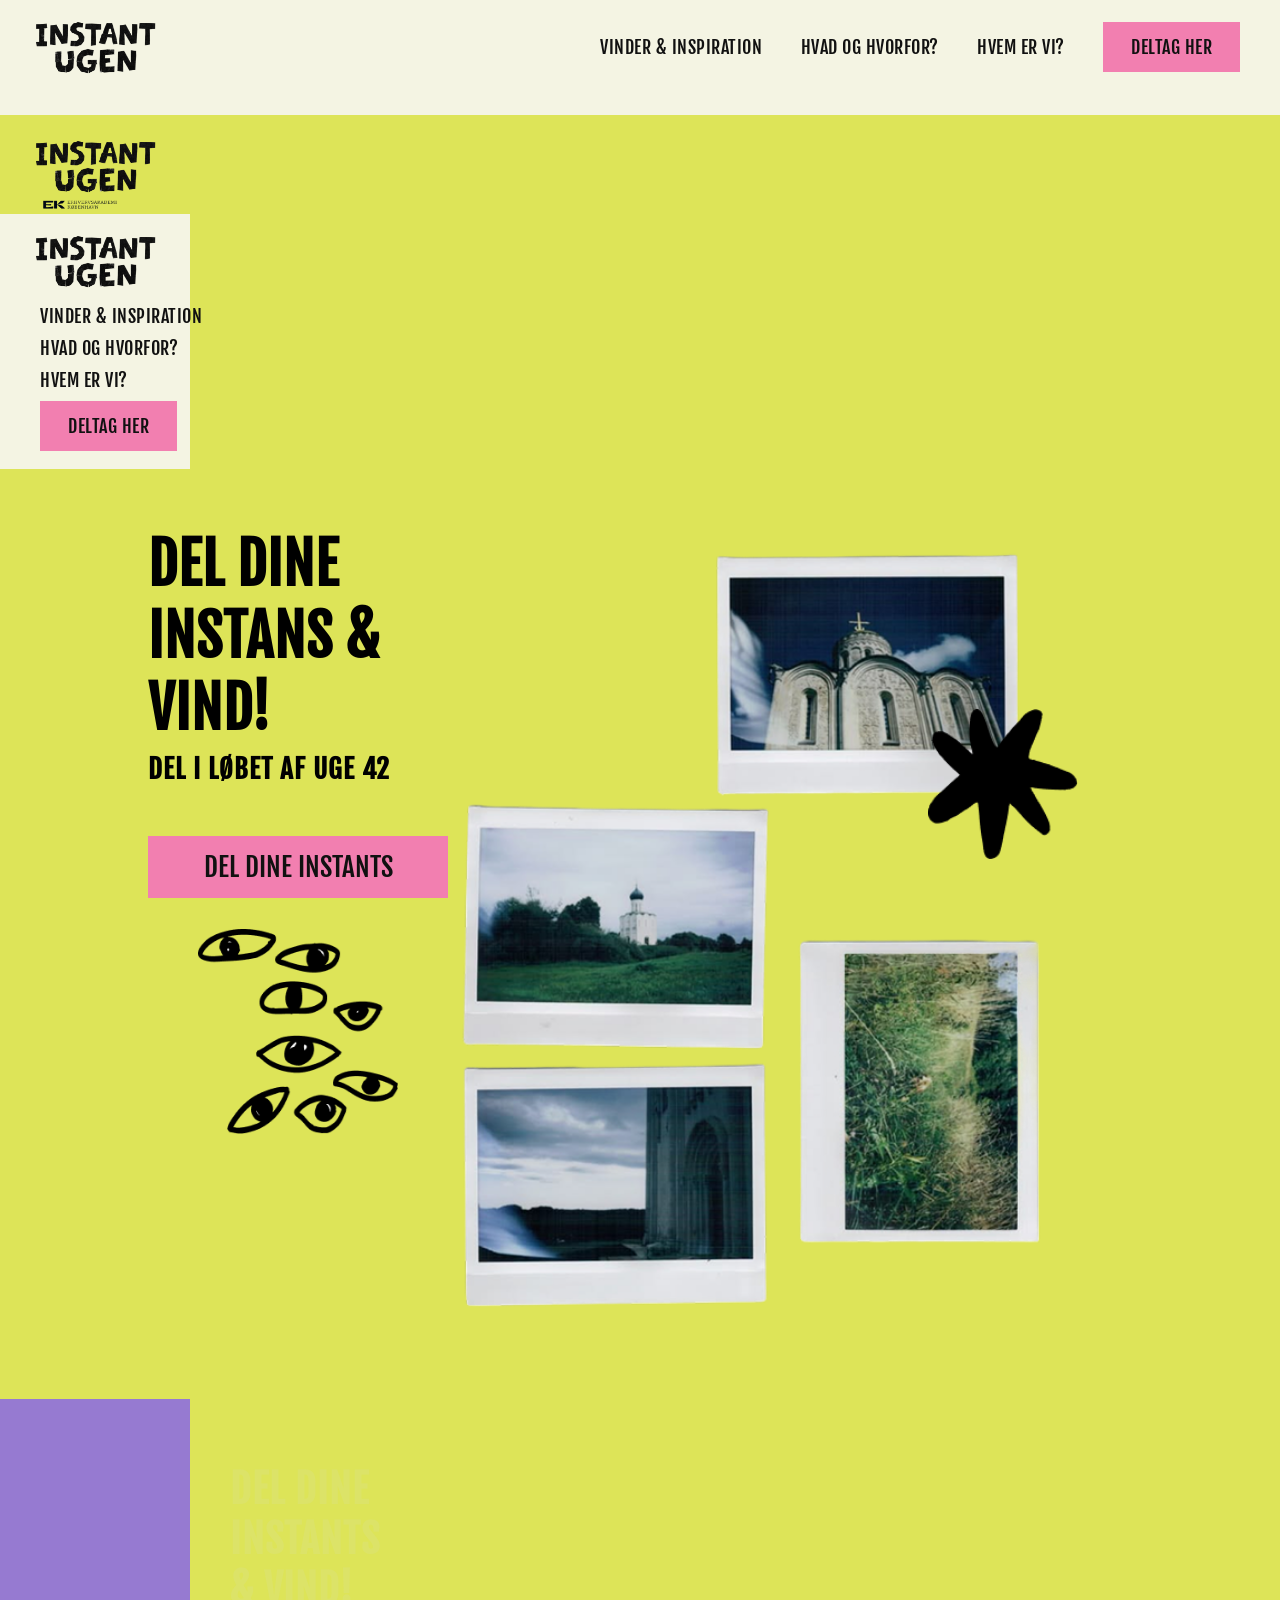
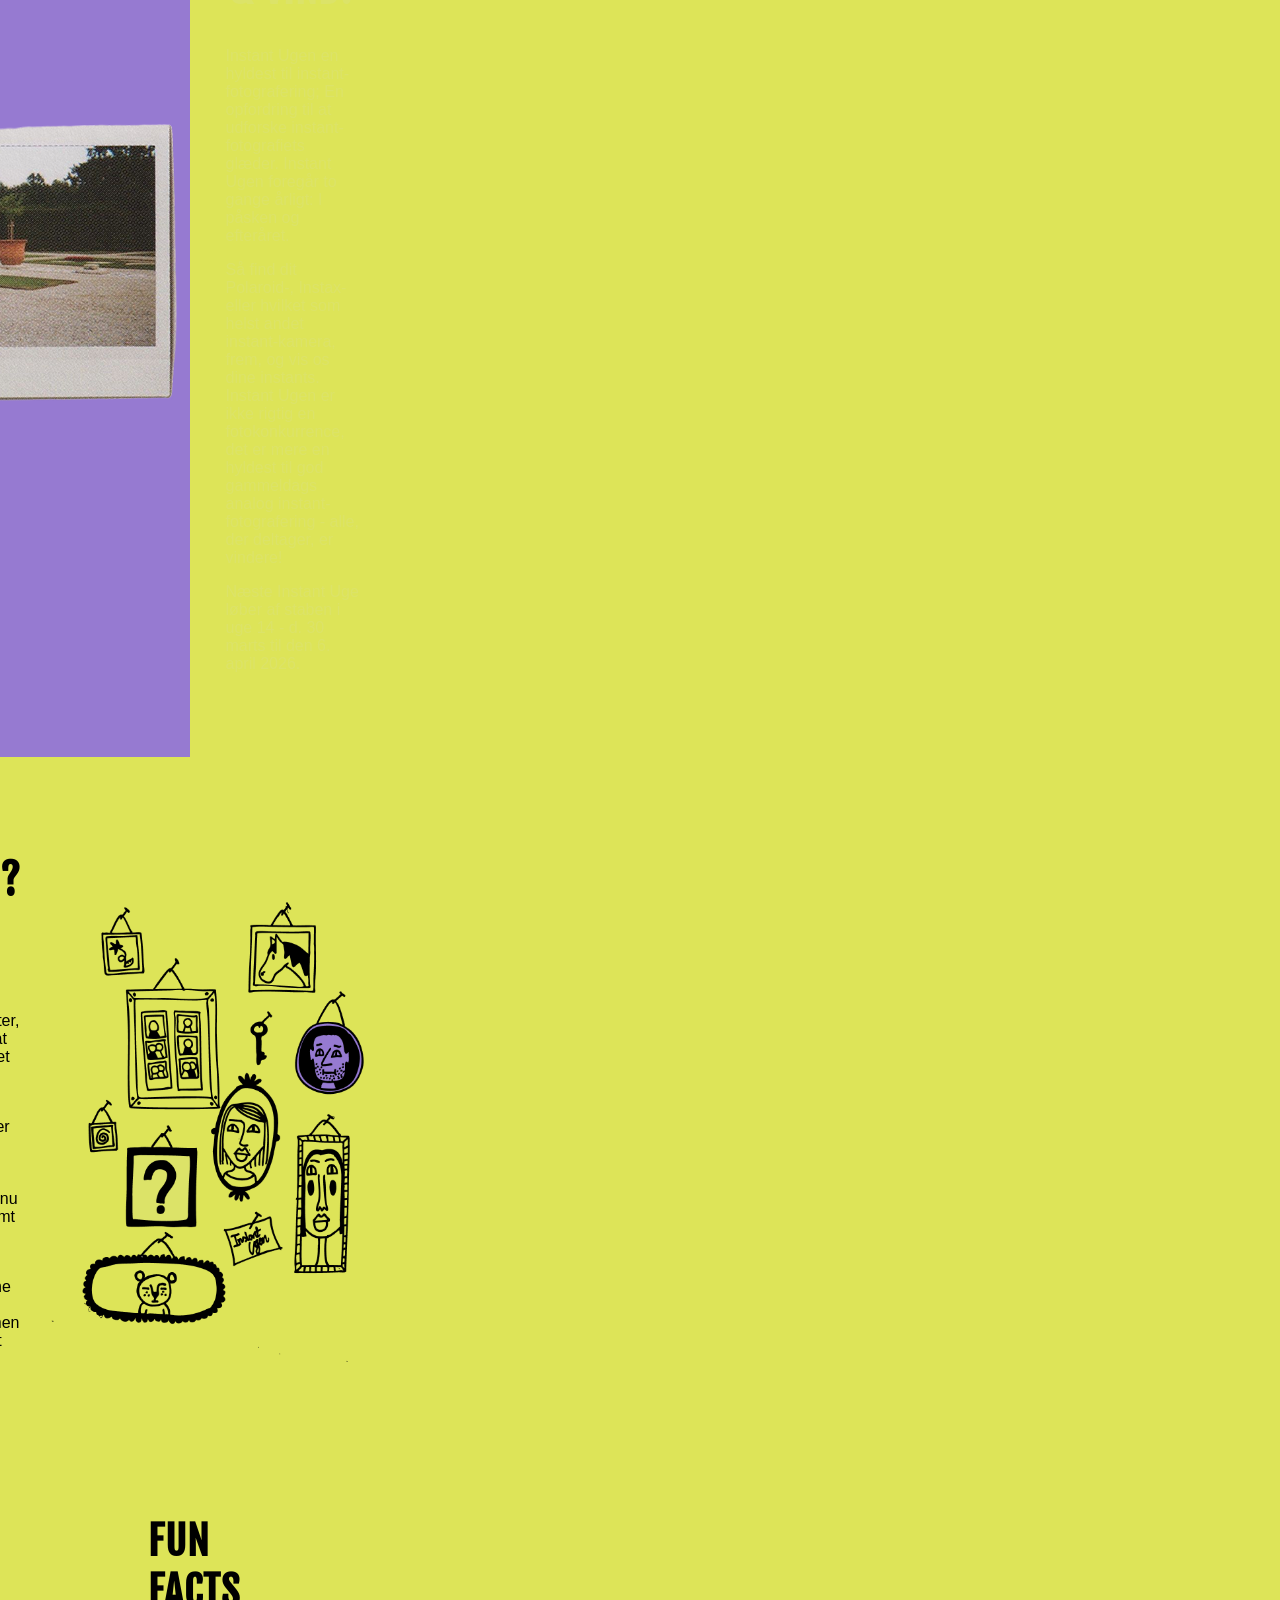
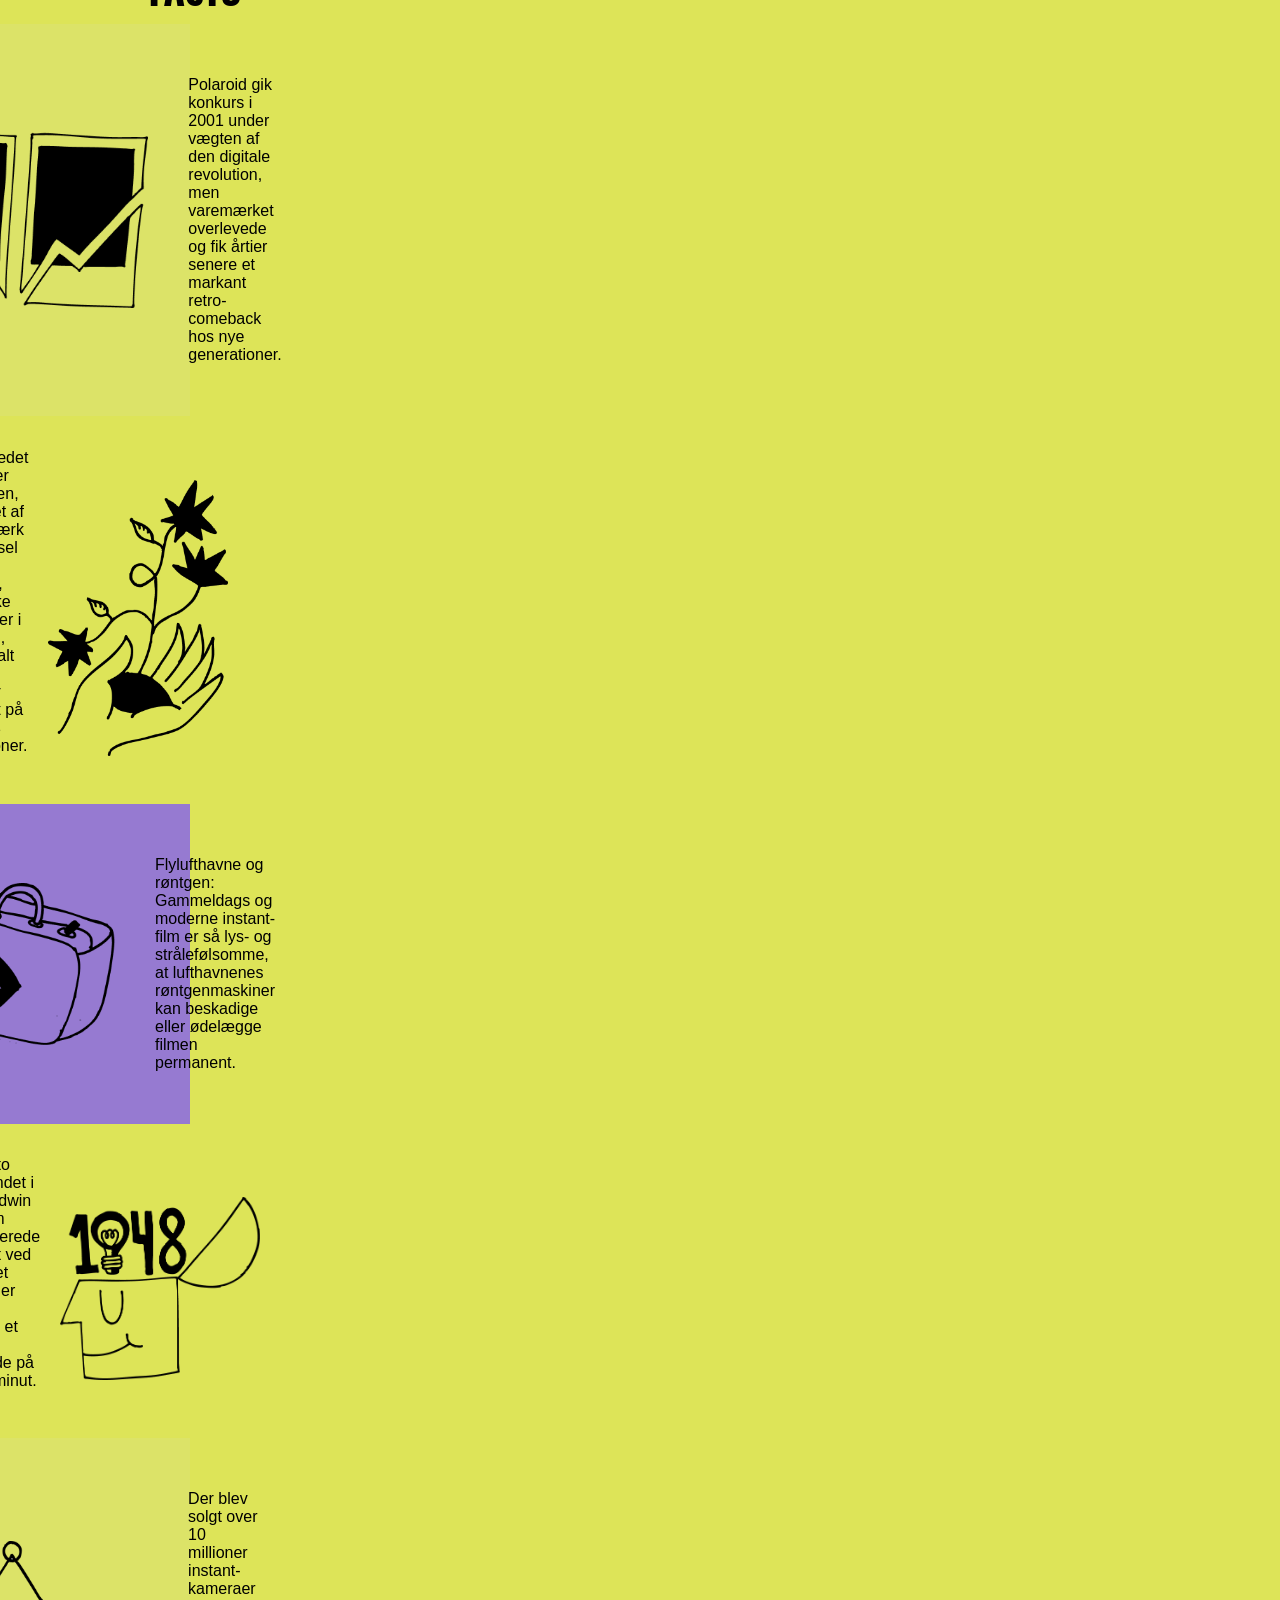
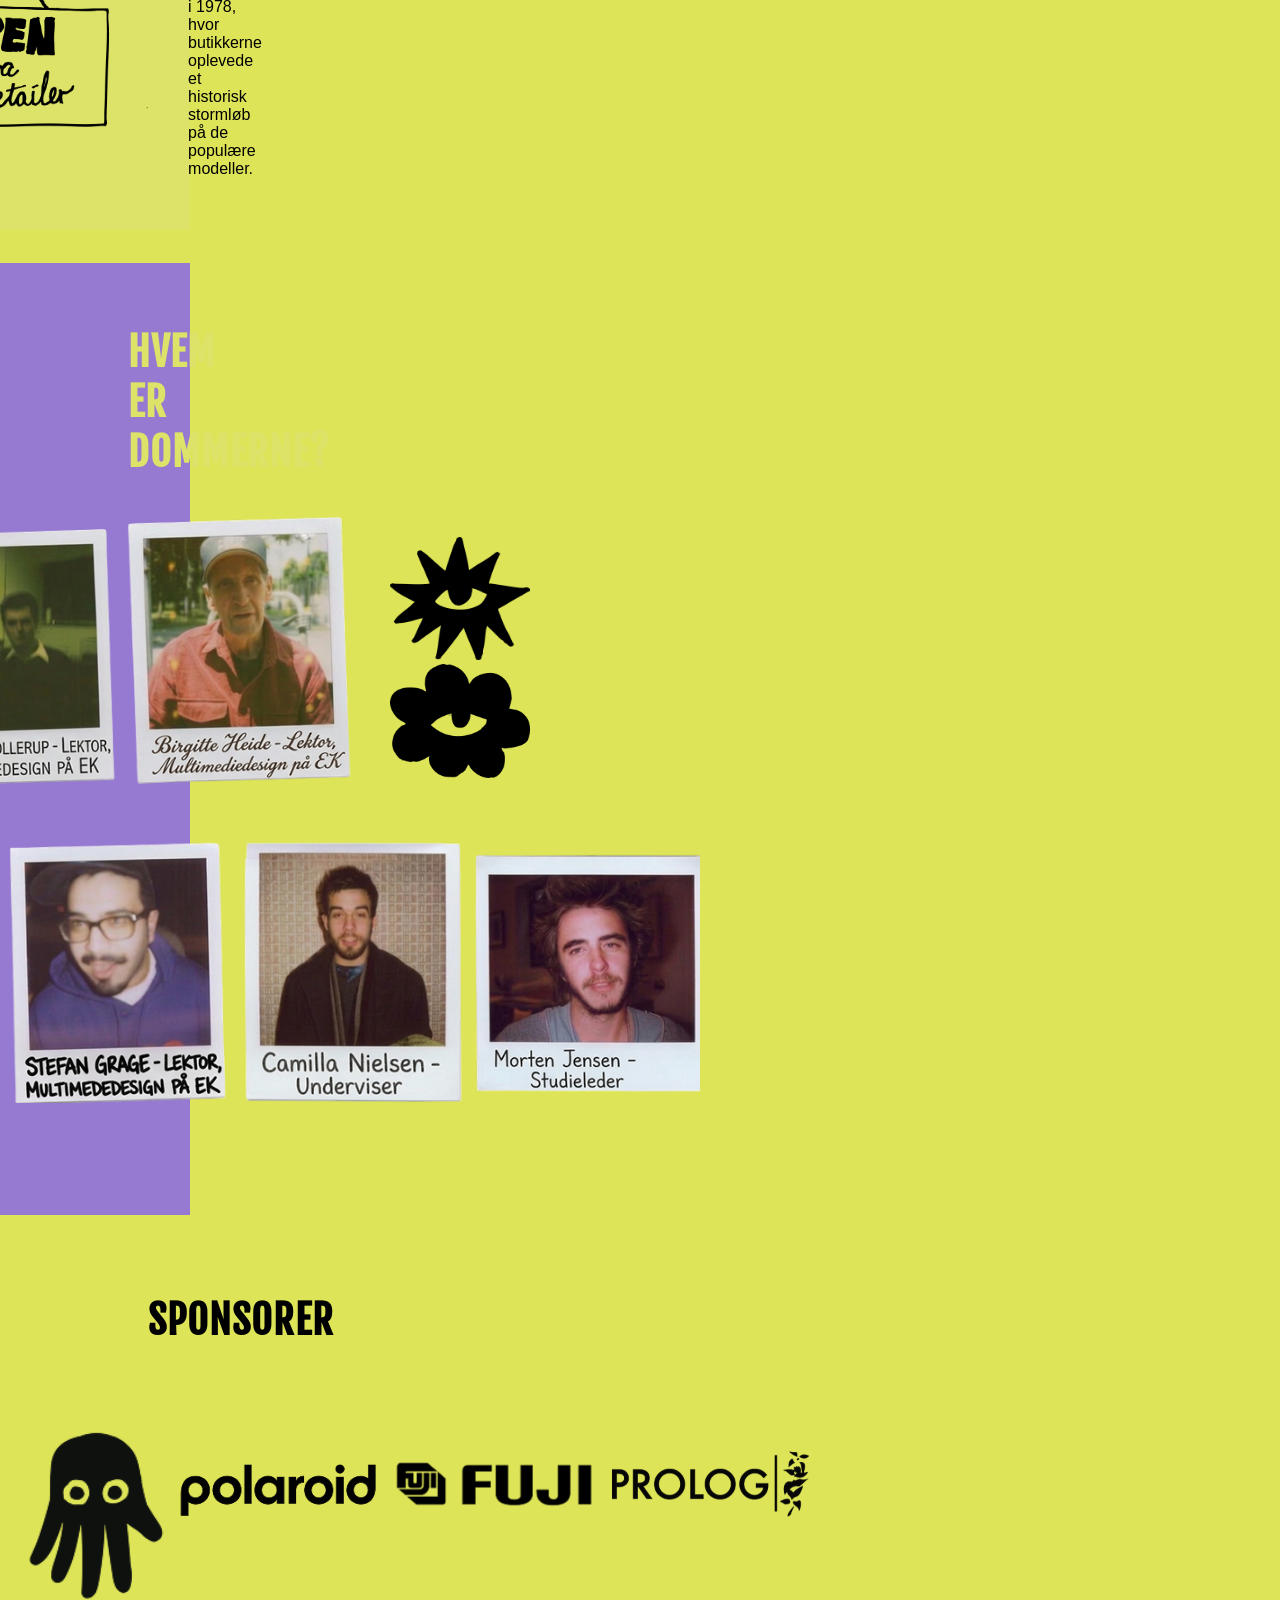
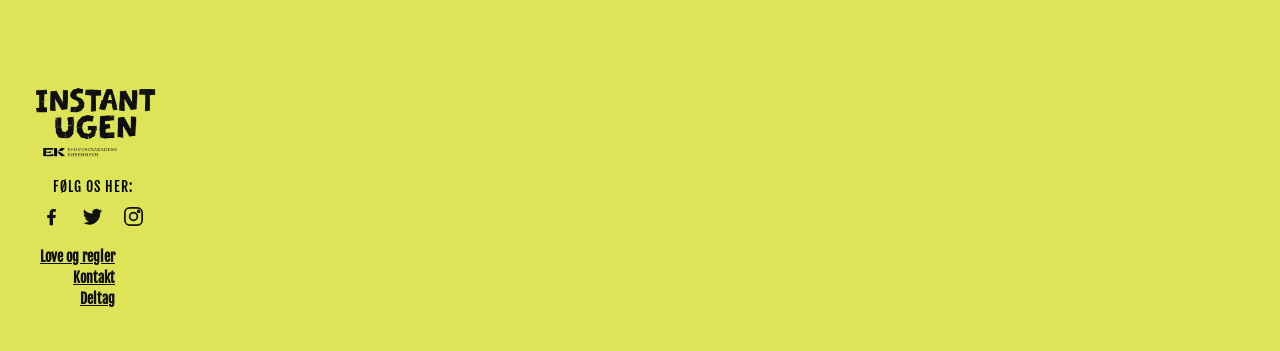
==== commit 576c2669: "Merge branch 'main' into deltagbranch" ====
--- a/index.html
+++ b/index.html
@@ -39,55 +39,219 @@
       <div class="logo">
         <img src="/billeder/logo.png" alt="logo" />
         <small><img src="/billeder/eklogo.png" alt="eklogo" /></small>
-      </div>
-
-      <div class="follow">
-        <p>FØLG OS HER:</p>
-        <div class="social-icons">
-          <a href="#" aria-label="Facebook">
-            <svg viewBox="0 0 24 24" fill="currentColor">
-              <path
-                d="M13.5 21v-7.5h2.5l.4-3H13.5V8.5c0-.9.25-1.5 1.55-1.5H16.5V4.35C16.2 4.3 15.2 4.2 14 4.2c-2.4 0-4 1.45-4 4.15V10.5H7.5v3H10V21h3.5z"
-              />
-            </svg>
-          </a>
-          <a href="#" aria-label="Twitter">
-            <svg viewBox="0 0 24 24" fill="currentColor">
-              <path
-                d="M22 5.9c-.7.3-1.5.6-2.3.7.8-.5 1.5-1.3 1.8-2.3-.8.5-1.7.8-2.6 1a4.1 4.1 0 0 0-7 3.7A11.6 11.6 0 0 1 3.4 4.6a4.1 4.1 0 0 0 1.3 5.5c-.7 0-1.3-.2-1.9-.5v.1c0 2 1.4 3.6 3.3 4a4.1 4.1 0 0 1-1.9.1c.5 1.6 2 2.8 3.9 2.9A8.3 8.3 0 0 1 2 18.6a11.6 11.6 0 0 0 6.3 1.9c7.5 0 11.7-6.3 11.7-11.7v-.5c.8-.6 1.5-1.3 2-2.1z"
-              />
-            </svg>
-          </a>
-          <a href="#" aria-label="Instagram">
-            <svg
-              viewBox="0 0 24 24"
-              fill="none"
-              stroke="currentColor"
-              stroke-width="1.8"
-            >
-              <rect x="3" y="3" width="18" height="18" rx="5" />
-              <circle cx="12" cy="12" r="4" />
-              <circle cx="17.3" cy="6.7" r="1" />
-            </svg>
-          </a>
+
+<head>
+  <meta charset="UTF-8" />
+  <meta name="viewport" content="width=device-width, initial-scale=1.0" />
+  <title>Forside</title>
+  <link rel="stylesheet" href="css/generel.css" />
+  <link rel="stylesheet" href="css/index.css">
+  <style>
+    @import url("https://fonts.googleapis.com/css2?family=Dela+Gothic+One&family=Fjalla+One&display=swap");
+  </style>
+</head>
+
+<body>
+  <header class="site-header">
+    <div class="logo"><img src="/billeder/logo.png" alt="logo" /></div>
+
+    <button class="burger" id="burgerBtn" aria-label="Åbn menu" aria-expanded="false" aria-controls="mainNav">
+      <span></span>
+      <span></span>
+      <span></span>
+    </button>
+
+    <nav id="mainNav">
+      <a href="/inspiration.html">Vinder & Inspiration</a>
+      <a href="/index.html">Hvad og hvorfor?</a>
+      <a href="/index.html">Hvem er vi?</a>
+      <a href="/deltag.html" class="cta">Deltag her</a>
+    </nav>
+  </header>
+  <main>
+
+    <div class="heroSection">
+
+      <div class="datahero">
+        <h1>DEL DINE INSTANS & VIND!</h1>
+        <h3>DEL I LØBET AF UGE 42</h3>
+        <button>Del Dine Instants</button>
+      </div>
+
+      <div class="heroBillede">
+        <img class="billedehero" src="/billeder/index_billeder/polaroids/Group 9.png" alt="polaroid">
+
+        <img class="symbol1" src="billeder/index_billeder/illustrationer/Vector-9.png" alt="star">
+        <img class="symbol2" src="billeder/index_billeder/illustrationer/Group-5.png" alt="eyes">
+      </div>
+
+    </div>
+
+    <section class="deldineinstants">
+
+      <div class="textfeltdel">
+        <h2 class="delh2">DEL DINE INSTANTS & VIND!</h2>
+        <div class="ptekst1">
+          <p class="ptekstgreen">Instant Ugen en hyldest til instant-fotografering; En opfordring til at udforske
+            instant-fotografiets glæder.
+            Instant
+            Ugen foregår to gange årligt: I påsken og efteråret.</p>
+          <p class="ptekstgreen">Så find dit Polaroid-, Instax- eller hvilket som helst andet instant-kamera, frem, og
+            vis
+            os dine instants.
+            Instant Ugen
+            er ikke rigtig en fotokonkurrence, det er mere en hyldest til god gammeldags analog instant-fotografering -
+            alle, der
+            deltager, er vindere!</p>
+          <p class="ptekstgreen">Næste Instant Uge løber af staben i uge 14 - d. 30 marts til den 6. april 2026.</p>
         </div>
       </div>
 
-      <div class="legal-links">
-        <a href="#">Love og regler</a>
-        <a href="#">Kontakt</a>
-        <a href="#">Deltag</a>
-      </div>
-    </footer>
-    <script>
-      const burgerBtn = document.getElementById("burgerBtn");
-      const mainNav = document.getElementById("mainNav");
-
-      burgerBtn.addEventListener("click", () => {
-        const isOpen = mainNav.classList.toggle("open");
-        burgerBtn.classList.toggle("open");
-        burgerBtn.setAttribute("aria-expanded", isOpen);
-      });
-    </script>
-  </body>
-</html>
+      <img class="VindBillede" src="billeder/index_billeder/polaroids/image 112.png" alt="">
+    </section>
+
+    <section class="hvorforinstants">
+
+      <div class="tekstfelthvorfor">
+        <h2 class="hvorforh2">HVORFOR INSTANTFOTO?</h2>
+
+        <div class="ptekst2">
+          <p>Det hele startede tilbage i 1940'erne. Edwin Land fotograferede livets begivenheder, og en dag på stranden
+            med sin
+            3-årige datter, gjorde hun opmærksom på, at hun ville se billederne med det samme!</p>
+          <p>Edwin satte sig selv en stor opgave: At opfinde en film, der kunne fremkalde sig selv. Hurtigt. Et halvt
+            årti
+            senere
+            etablerede Edwin Land virksomheden Polaroid, som nu om dage nærmest er synonymt med Instant foto.</p>
+          <p>Instant foto blev til en omfattende forretning i 70'erne og 80'erne, indtil den digitale æra næsten slog
+            hele
+            branchen
+            ihjel. Nu er instant foto stærkt på vej tilbage:</p>
+          <p>Så lad os fejre livet og skabe minder :-)</p>
+        </div>
+      </div>
+
+      <img class="rammerbillede" src="billeder/index_billeder/illustrationer/Group 16.png" alt="portraits">
+
+    </section>
+
+    <h2 class="factsh2">FUN FACTS</h2>
+
+    <section class="Fact1">
+      <p class="fact1text">Polaroid gik konkurs i 2001 under vægten af den digitale revolution, men varemærket
+        overlevede og fik årtier
+        senere et
+        markant retro-comeback hos nye generationer.</p>
+      <img class="Factbillede1" src="billeder/index_billeder/illustrationer/Lag_1.png" alt="downcurve">
+    </section>
+
+    <section class="Fact2">
+      <p class="fact2text">Markedet vokser nu igen, drevet af en stærk længsel efter ægte, fysiske billeder i en tid,
+        hvor alt ellers
+        ligger glemt
+        på vores telefoner.</p>
+      <img class="Factbillede2" src="billeder/index_billeder/illustrationer/Vector-7.png" alt="grow">
+    </section>
+
+    <section class="Fact3">
+      <p class="fact3text">Flylufthavne og røntgen: Gammeldags og moderne instant-film er så lys- og strålefølsomme, at
+        lufthavnenes
+        røntgenmaskiner kan beskadige eller ødelægge filmen permanent.</p>
+      <img class="Factbillede3" src="billeder/index_billeder/illustrationer/Group.png" alt="bag">
+    </section>
+
+    <section class="Fact4">
+      <p class="fact4text">Instant-foto blev opfundet i 1948 af Edwin Land, som revolutionerede fotografiet ved at skabe
+        et kamera, der
+        kunne
+        fremkalde et færdigt papirbillede på under et minut.</p>
+      <img class="Factbillede4" src="billeder/index_billeder/illustrationer/Group-4.png" alt="head">
+    </section>
+
+    <section class="Fact5">
+      <p class="fact5text">Der blev solgt over 10 millioner instant-kameraer i 1978, hvor butikkerne oplevede et
+        historisk stormløb på de
+        populære
+        modeller.</p>
+      <img class="Factbillede5" src="billeder/index_billeder/illustrationer/Group-2.png" alt="sign">
+    </section>
+
+    <section class="dommer">
+
+      <h2 class="dommerh2">HVEM ER DOMMERNE?</h2>
+
+      <div class="billedeøverst">
+        <img class="dommer1" src="billeder/index_billeder/polaroids/Gemini_Generated_Image_t7ttq1t7ttq1t7tt 2.png"
+          alt="dommer1">
+
+        <div class="dommerillustrationer">
+          <img class="eye1" src="billeder/index_billeder/illustrationer/Vector-10.png" alt="10">
+          <img class="eye2" src="billeder/index_billeder/illustrationer/Vector-11.png" alt="11">
+        </div>
+      </div>
+
+      <img class="dommer2" src="billeder/index_billeder/polaroids/Gemini_Generated_Image_t7ttq1t7ttq1t7tt 1.png" alt="">
+
+    </section>
+
+    <h2 class="sponsorh2">SPONSORER</h2>
+
+    <div class="sponsorsgrid">
+      <img class="sponsor1" src="billeder/index_billeder/sponsorer/image 166.png" alt="sponsor">
+      <img class="sponsor2" src="billeder/index_billeder/sponsorer/image 162.png" alt="polaroid">
+      <img class="sponsor3" src="billeder/index_billeder/sponsorer/image 163.png" alt="Fuji">
+      <img class="sponsor4" src="billeder/index_billeder/sponsorer/image 165.png" alt="Prolog">
+
+    </div>
+
+  </main>
+  <footer class="site-footer">
+    <div class="logo">
+      <img src="/billeder/logo.png" alt="logo" />
+      <small><img src="/billeder/eklogo.png" alt="eklogo" /></small>
+    </div>
+
+    <div class="follow">
+      <p>FØLG OS HER:</p>
+      <div class="social-icons">
+        <a href="#" aria-label="Facebook">
+          <svg viewBox="0 0 24 24" fill="currentColor">
+            <path
+              d="M13.5 21v-7.5h2.5l.4-3H13.5V8.5c0-.9.25-1.5 1.55-1.5H16.5V4.35C16.2 4.3 15.2 4.2 14 4.2c-2.4 0-4 1.45-4 4.15V10.5H7.5v3H10V21h3.5z" />
+          </svg>
+        </a>
+        <a href="#" aria-label="Twitter">
+          <svg viewBox="0 0 24 24" fill="currentColor">
+            <path
+              d="M22 5.9c-.7.3-1.5.6-2.3.7.8-.5 1.5-1.3 1.8-2.3-.8.5-1.7.8-2.6 1a4.1 4.1 0 0 0-7 3.7A11.6 11.6 0 0 1 3.4 4.6a4.1 4.1 0 0 0 1.3 5.5c-.7 0-1.3-.2-1.9-.5v.1c0 2 1.4 3.6 3.3 4a4.1 4.1 0 0 1-1.9.1c.5 1.6 2 2.8 3.9 2.9A8.3 8.3 0 0 1 2 18.6a11.6 11.6 0 0 0 6.3 1.9c7.5 0 11.7-6.3 11.7-11.7v-.5c.8-.6 1.5-1.3 2-2.1z" />
+          </svg>
+        </a>
+        <a href="#" aria-label="Instagram">
+          <svg viewBox="0 0 24 24" fill="none" stroke="currentColor" stroke-width="1.8">
+            <rect x="3" y="3" width="18" height="18" rx="5" />
+            <circle cx="12" cy="12" r="4" />
+            <circle cx="17.3" cy="6.7" r="1" />
+          </svg>
+        </a>
+      </div>
+    </div>
+
+    <div class="legal-links">
+      <a href="#">Love og regler</a>
+      <a href="#">Kontakt</a>
+      <a href="#">Deltag</a>
+    </div>
+  </footer>
+  <script>
+    const burgerBtn = document.getElementById("burgerBtn");
+    const mainNav = document.getElementById("mainNav");
+
+    burgerBtn.addEventListener("click", () => {
+      const isOpen = mainNav.classList.toggle("open");
+      burgerBtn.classList.toggle("open");
+      burgerBtn.setAttribute("aria-expanded", isOpen);
+    });
+  </script>
+</body>
+
+</html>
--- a/css/index.css
+++ b/css/index.css
@@ -0,0 +1,505 @@
+/***** FONTS *****/
+
+h1 {
+  font-size: 2rem;
+  margin-bottom: 0;
+}
+
+h3 {
+  margin-top: 0.5rem;
+  font-size: 1.2rem;
+}
+
+h2 {
+  font-size: 1.5rem;
+  justify-self: center;
+  padding-top: 1rem;
+}
+
+/***** OTHER *****/
+
+button {
+  background: #f27fb0;
+  color: #111;
+  font-family: "fjalla one", sans-serif;
+  font-size: clamp(15px, 1.4vw, 20px);
+  text-transform: uppercase;
+  text-decoration: none;
+  padding: clamp(10px, 1.4vw, 14px) clamp(18px, 2.4vw, 28px);
+  border: none;
+}
+
+.billedehero {
+  width: 350px;
+  justify-items: center;
+}
+
+.VindBillede,
+.rammerbillede {
+  width: 300px;
+}
+
+.Factbillede1,
+.Factbillede3,
+.Factbillede4,
+.Factbillede5 {
+  width: 170px;
+  padding-bottom: 1rem;
+}
+
+.Factbillede2 {
+  width: 120px;
+}
+
+.dommer1,
+.dommer2 {
+  width: 280px;
+}
+
+.eye1,
+.eye2 {
+  width: 70px;
+}
+
+.billedeøverst {
+  display: grid;
+  grid-template-columns: 1fr 1fr;
+  padding-top: 2rem;
+}
+
+.dommer2 {
+  align-items: end;
+  padding-bottom: 2rem;
+  display: block;
+  margin-left: auto;
+  padding-right: 1rem;
+}
+
+.sponsor2,
+.sponsor3,
+.sponsor4 {
+  width: 80px;
+  padding: 0.5rem;
+}
+
+.sponsor1 {
+  width: 50px;
+}
+
+.sponsorsgrid {
+  display: grid;
+  grid-template-columns: 1fr 1fr 1fr 1fr;
+}
+
+/****** BACKGROUND COLORS ******/
+
+.Fact1 {
+  background-color: #dce368;
+}
+
+.Fact3 {
+  background-color: #967ad1;
+}
+
+.Fact5 {
+  background-color: #dce368;
+}
+
+.deldineinstants {
+  background-color: #967ad1;
+}
+
+.dommer {
+  background-color: #967ad1;
+}
+
+.Fact1,
+.Fact3,
+.Fact5,
+.deldineinstants,
+.dommer {
+  margin-left: -20px;
+  margin-right: -20px;
+}
+
+.fact1text,
+.fact3text,
+.fact5text {
+  margin: 20px;
+  padding-top: 1.5rem;
+}
+
+.ptekst1 {
+  margin: 20px;
+}
+
+.Factbillede1,
+.Factbillede2,
+.Factbillede3,
+.Factbillede4,
+.Factbillede5,
+.VindBillede,
+.rammerbillede {
+  display: block;
+  margin-left: auto;
+  margin-right: auto;
+}
+
+.sponsor3 {
+  position: relative;
+  top: -19px;
+}
+
+.sponsor4 {
+  position: relative;
+  bottom: -6px;
+}
+
+.delh2,
+.ptekstgreen,
+.dommerh2 {
+  color: #dce368;
+}
+
+.delh2 {
+  padding-top: 3rem;
+}
+
+.VindBillede {
+  padding-bottom: 2rem;
+}
+
+.Factbillede2,
+.Factbillede4 {
+  padding-bottom: 1rem;
+}
+
+.Factbillede1,
+.Factbillede3,
+.Factbillede5 {
+  padding-bottom: 2rem;
+}
+
+.fact1text,
+.fact3text,
+.fact5text {
+  padding-top: 2rem;
+}
+
+.fact4text,
+.fact2text {
+  padding-top: 1rem;
+}
+
+.symbol1,
+.symbol2 {
+  width: 80px;
+  position: absolute;
+}
+
+.heroBillede {
+  position: relative;
+}
+
+.symbol1 {
+  width: 60px;
+  top: 150px;
+  left: 290px;
+}
+
+.symbol2 {
+  width: 60px;
+  top: 300px;
+  right: 280px;
+}
+
+/**** DESKTOP ****/
+
+@media (min-width: 769px) {
+  h1 {
+    font-size: 43pt;
+  }
+  h2 {
+    font-size: 30pt;
+  }
+  h3 {
+    font-size: 20pt;
+  }
+
+  .billedehero {
+    width: 600px;
+  }
+
+  .heroSection {
+    display: grid;
+    grid-template-columns: 1fr 1fr;
+  }
+
+  .datahero {
+    padding-left: 8rem;
+  }
+
+  button {
+    width: 300px;
+    font-size: 20pt;
+    margin-top: 1.5rem;
+  }
+
+  .symbol1 {
+    width: 150px;
+    top: 220px;
+    left: 480px;
+  }
+
+  .symbol2 {
+    width: 200px;
+    top: 440px;
+    right: 650px;
+  }
+
+  .deldineinstants {
+    display: grid;
+    grid-template-columns: 1fr 1fr;
+    margin-top: 5rem;
+    padding-bottom: 4rem;
+  }
+
+  .deldineinstants {
+    display: flex;
+    align-items: center;
+    justify-content: center;
+    gap: 20px;
+  }
+
+  .VindBillede {
+    order: 1;
+    width: 380px;
+    margin: 0;
+    padding-top: 4rem;
+  }
+
+  .textfeltdel {
+    order: 2;
+    width: 630px;
+  }
+
+  .ptekst1 {
+    width: auto;
+    margin: 20px;
+  }
+
+  .delh2 {
+    margin-left: 0;
+    padding-top: 2rem;
+    justify-self: start;
+    padding-left: 1.5rem;
+  }
+
+  .tekstfelthvorfor {
+    width: 630px;
+  }
+
+  .hvorforh2 {
+    margin-left: 0;
+    justify-self: start;
+    padding-left: 1.5rem;
+  }
+
+  .ptekst2 {
+    margin-left: 0;
+    justify-self: start;
+    padding-left: 1.5rem;
+  }
+
+  .hvorforinstants {
+    display: grid;
+    grid-template-columns: 1fr 1fr;
+    display: flex;
+    align-items: center;
+    justify-content: center;
+    gap: 20px;
+  }
+
+  .rammerbillede {
+    width: 380px;
+    margin: 0;
+    padding-top: 4rem;
+  }
+
+  .factsh2 {
+    justify-self: start;
+    padding-left: 8rem;
+    margin-top: 4rem;
+    margin-bottom: 0.5rem;
+  }
+
+  .Fact1 {
+    display: grid;
+    grid-template-columns: 1fr 1fr;
+    display: flex;
+    align-items: center;
+    justify-content: center;
+    gap: 20px;
+    padding-bottom: 2rem;
+  }
+
+  .fact1text {
+    order: 2;
+    width: 630px;
+  }
+
+  .Factbillede1 {
+    order: 1;
+    width: 260px;
+    margin: 0;
+    padding-top: 4rem;
+  }
+
+  .Fact2 {
+    display: grid;
+    grid-template-columns: 1fr 1fr;
+    display: flex;
+    align-items: center;
+    justify-content: center;
+    gap: 20px;
+    padding-bottom: 2rem;
+  }
+
+  .fact2text {
+    width: 630px;
+  }
+
+  .Factbillede2 {
+    width: 180px;
+    margin: 0;
+    padding-top: 4rem;
+  }
+
+  .Fact3 {
+    display: grid;
+    grid-template-columns: 1fr 1fr;
+    display: flex;
+    align-items: center;
+    justify-content: center;
+    gap: 20px;
+    padding-bottom: 2rem;
+  }
+
+  .fact3text {
+    order: 2;
+    width: 630px;
+  }
+
+  .Factbillede3 {
+    order: 1;
+    width: 220px;
+    margin: 0;
+    padding-top: 4rem;
+  }
+
+  .Fact4 {
+    display: grid;
+    grid-template-columns: 1fr 1fr;
+    display: flex;
+    align-items: center;
+    justify-content: center;
+    gap: 20px;
+    padding-bottom: 2rem;
+  }
+
+  .fact4text {
+    width: 650px;
+  }
+
+  .Factbillede4 {
+    width: 200px;
+    margin: 0;
+    padding-top: 4rem;
+  }
+
+  .Fact5 {
+    display: grid;
+    grid-template-columns: 1fr 1fr;
+    display: flex;
+    align-items: center;
+    justify-content: center;
+    gap: 20px;
+    padding-bottom: 2rem;
+  }
+
+  .fact5text {
+    order: 2;
+    width: 630px;
+  }
+
+  .Factbillede5 {
+    order: 1;
+    width: 240px;
+    margin: 0;
+    padding-top: 4rem;
+  }
+
+  .dommerh2 {
+    padding-top: 4rem;
+    justify-self: start;
+    padding-left: 8rem;
+    margin-bottom: 0;
+  }
+
+  .billedeøverst {
+    display: flex;
+    justify-content: center;
+    align-items: center;
+    gap: 30px;
+    padding-top: 2rem;
+  }
+
+  .dommer1 {
+    width: 700px;
+  }
+
+  .dommer2 {
+    width: 700px;
+    display: block;
+    margin: 30px auto 0;
+    padding-right: 0;
+    padding-bottom: 7rem;
+  }
+
+  .eye1,
+  .eye2 {
+    width: 140px;
+  }
+
+  .sponsorh2 {
+    justify-self: start;
+    padding-left: 8rem;
+    margin-top: 4rem;
+    padding-bottom: 3rem;
+  }
+
+  .sponsorsgrid {
+    justify-items: center;
+  }
+
+  .sponsor2,
+  .sponsor3,
+  .sponsor4 {
+    width: 200px;
+    padding: 0.5rem;
+  }
+
+  .sponsor1 {
+    width: 150px;
+  }
+
+  .sponsor3 {
+    position: relative;
+    top: -50px;
+  }
+
+  .sponsor4 {
+    position: relative;
+    bottom: -10px;
+  }
+}
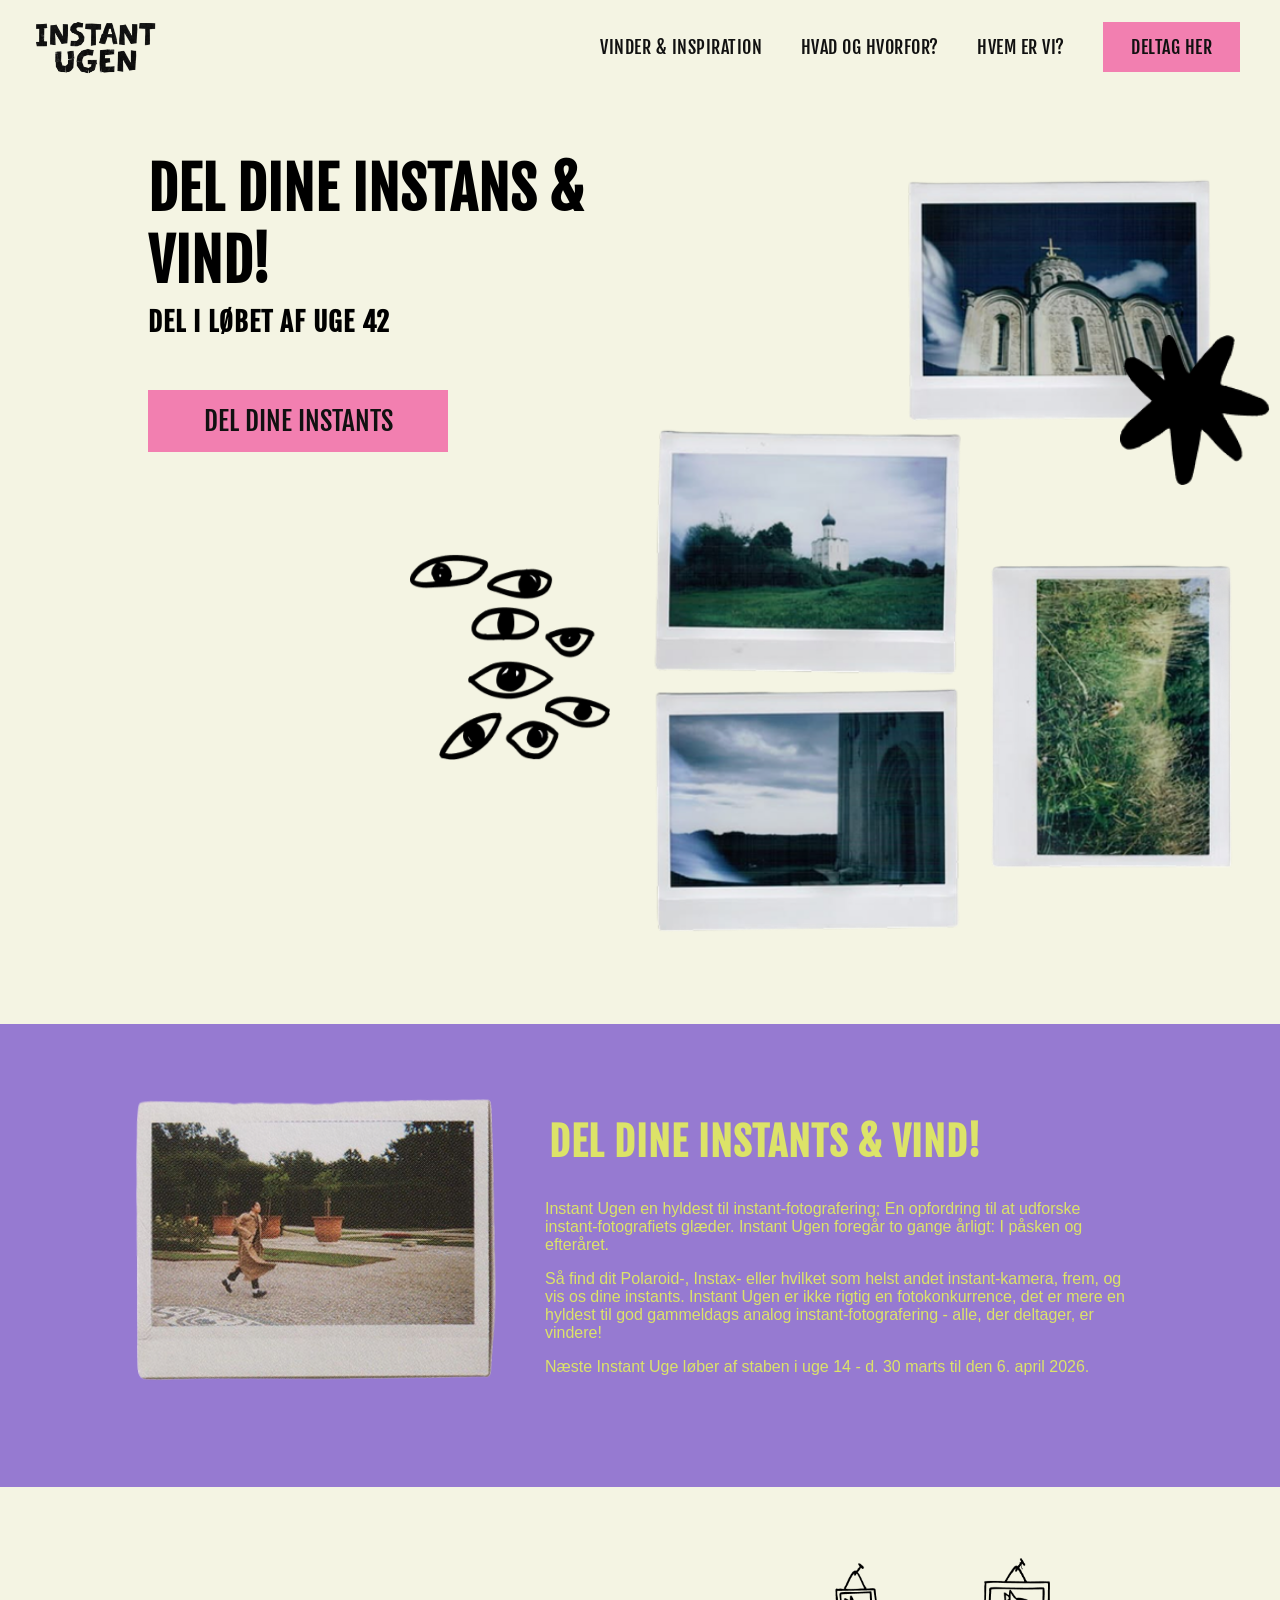
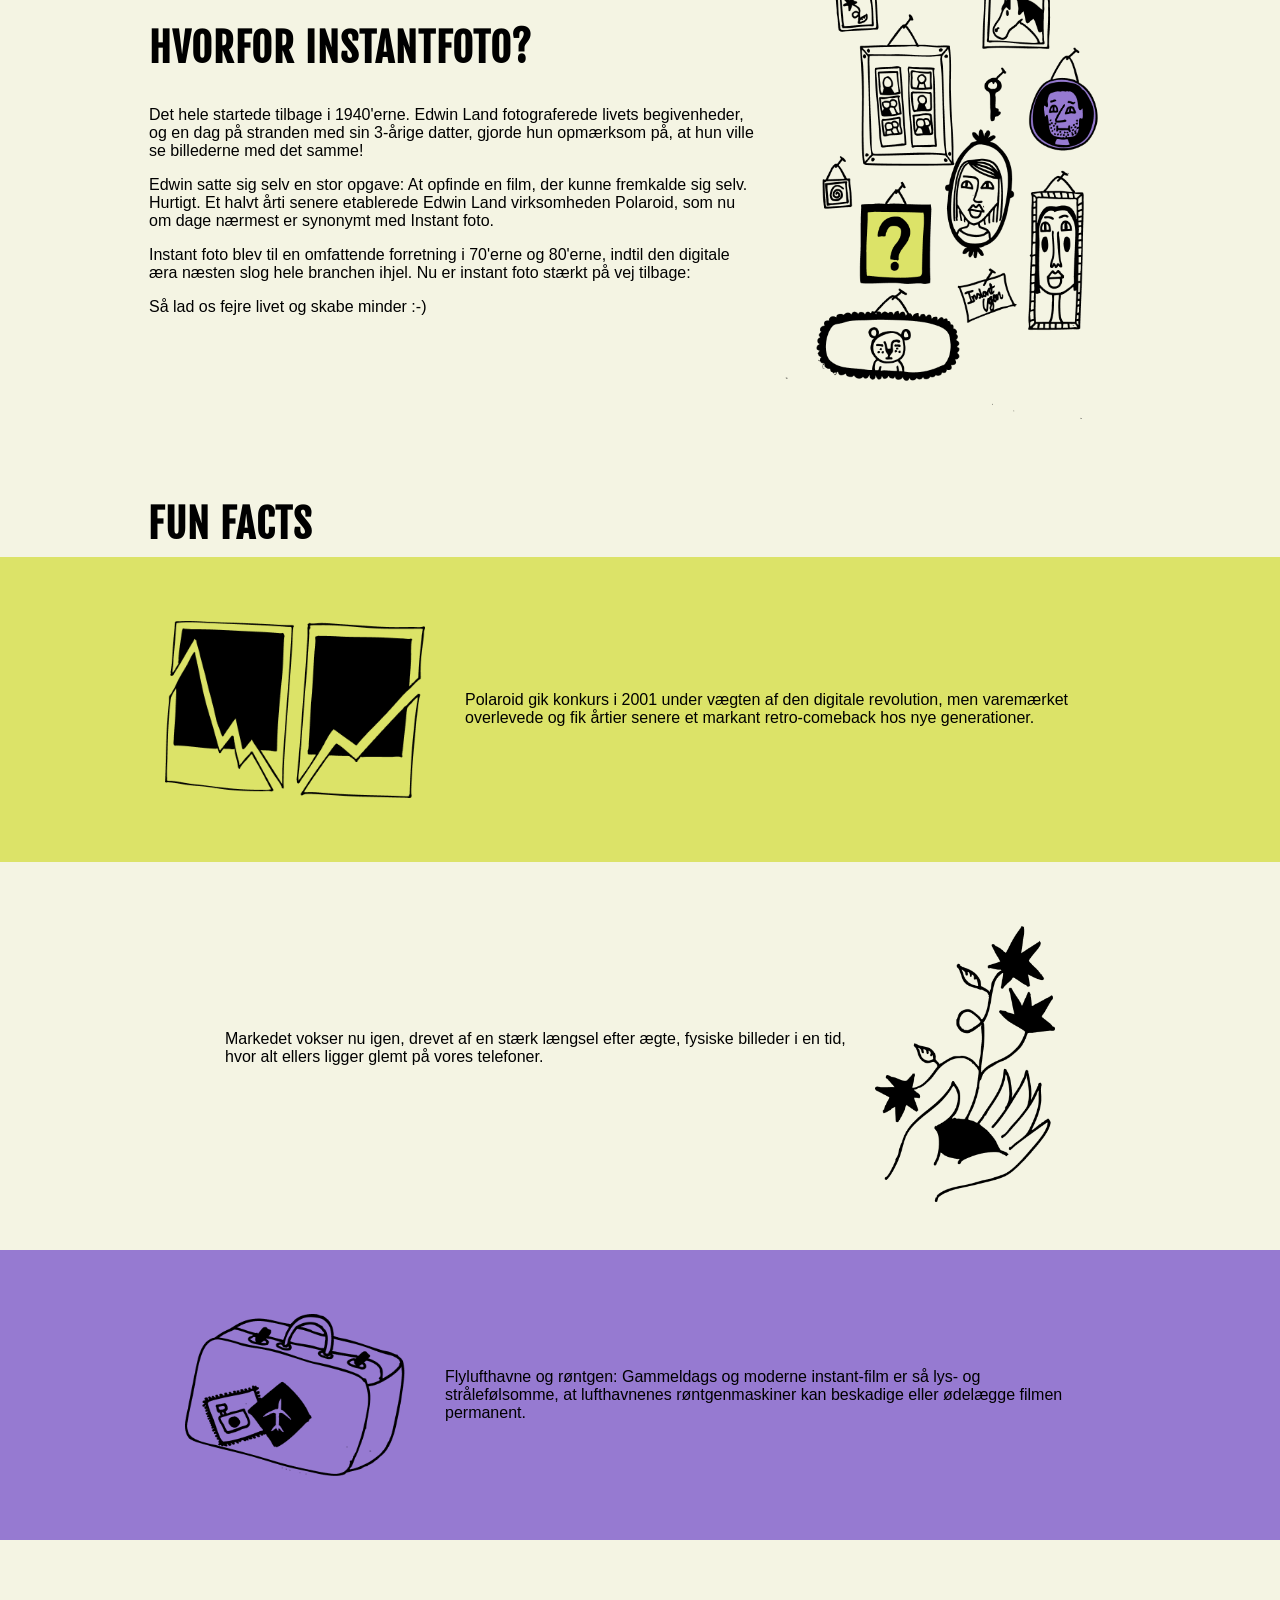
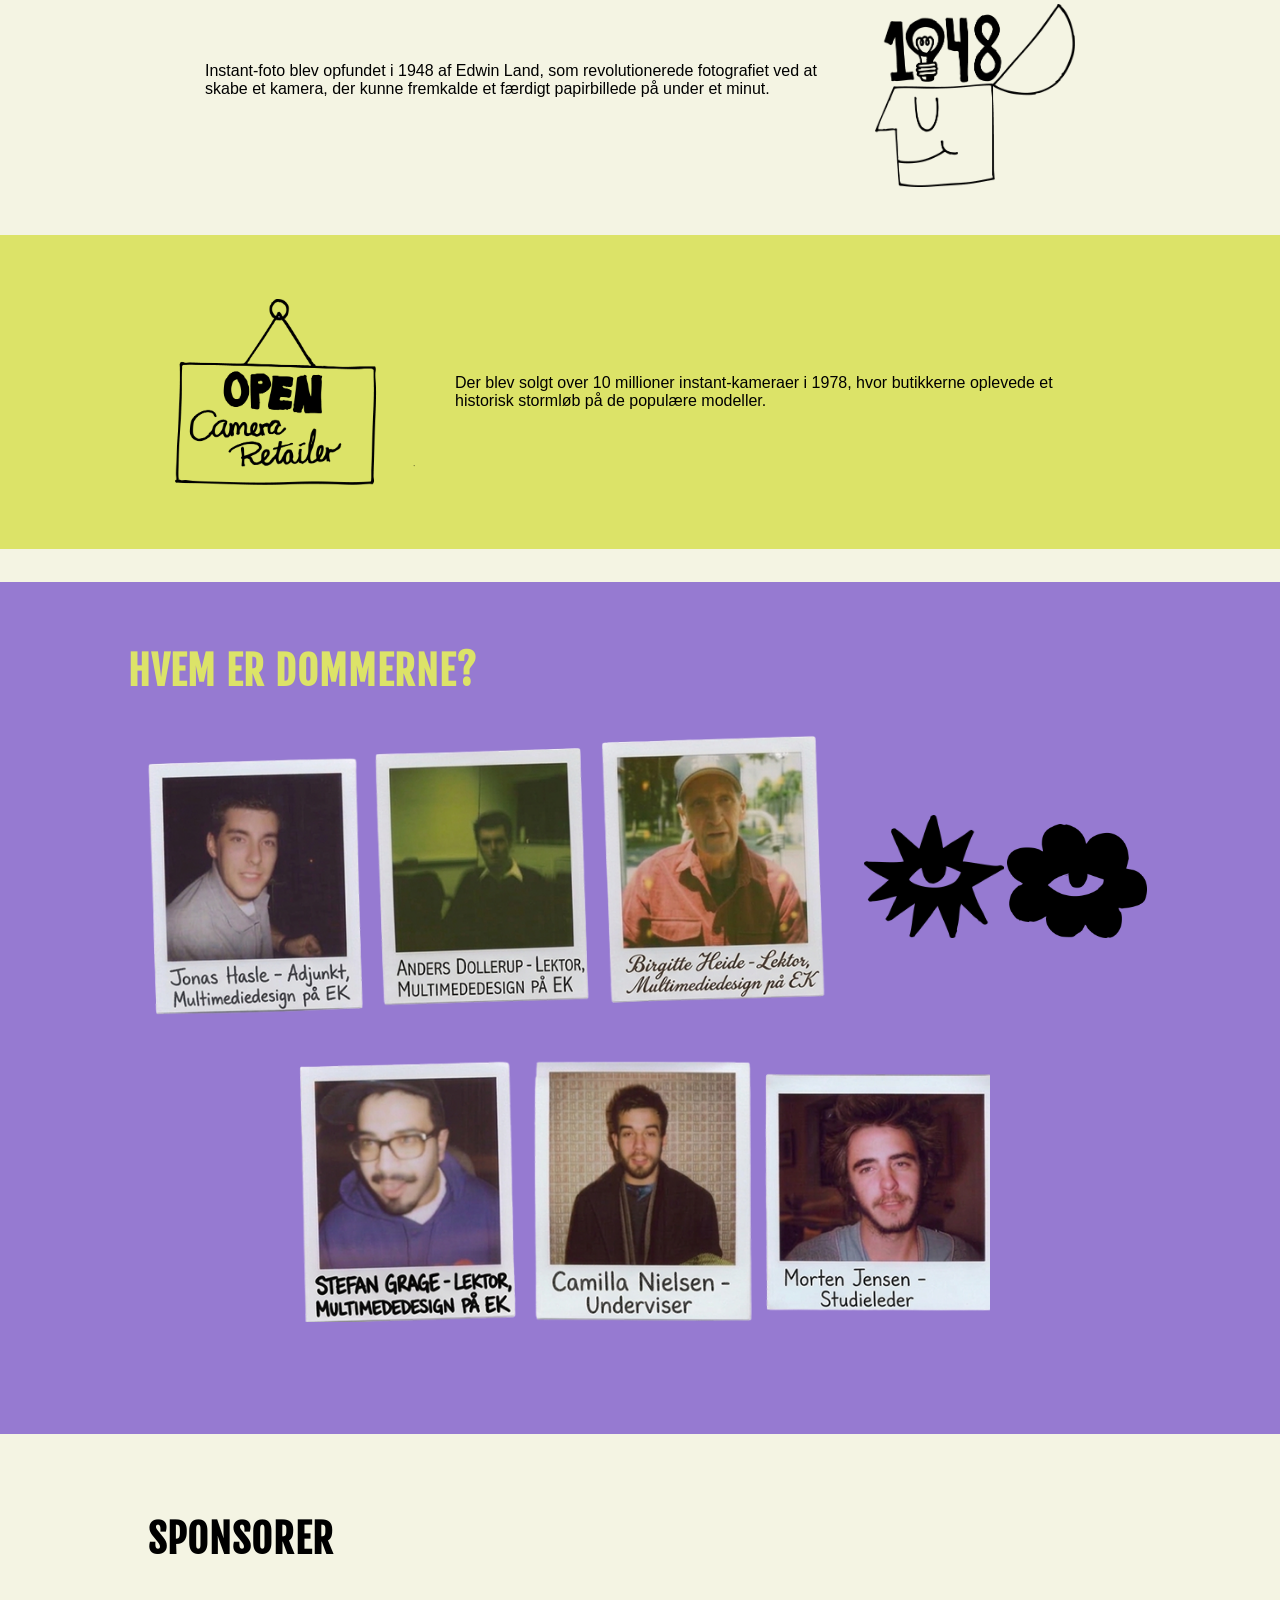
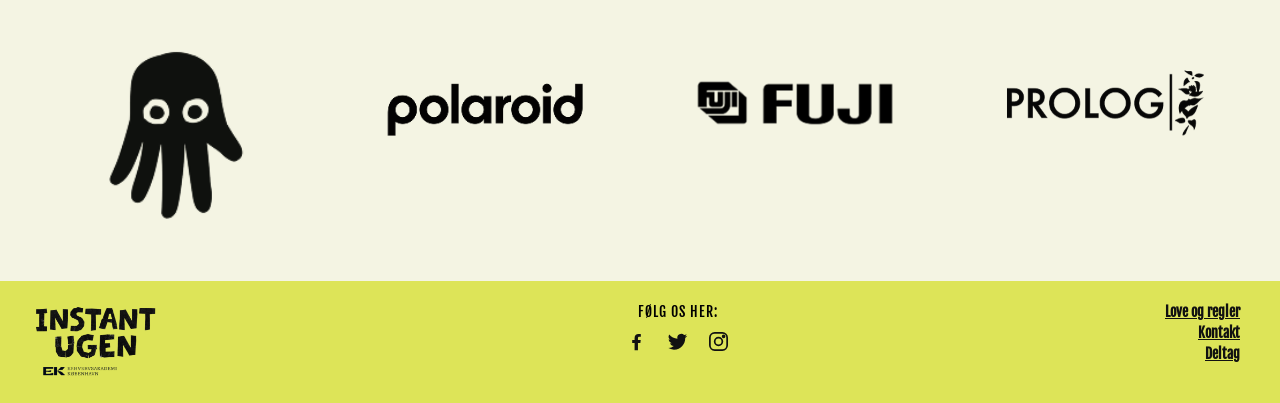
==== commit 747ee51c: "EaEdit2" ====
--- a/index.html
+++ b/index.html
@@ -1,44 +1,5 @@
 <!doctype html>
 <html lang="da">
-  <head>
-    <meta charset="UTF-8" />
-    <meta name="viewport" content="width=device-width, initial-scale=1.0" />
-    <title>Forside</title>
-    <link rel="stylesheet" href="css/generel.css" />
-    <style>
-      @import url("https://fonts.googleapis.com/css2?family=Dela+Gothic+One&family=Fjalla+One&display=swap");
-    </style>
-  </head>
-  <body>
-    <header class="site-header">
-      <div class="logo"><img src="/billeder/logo.png" alt="logo" /></div>
-
-      <button
-        class="burger"
-        id="burgerBtn"
-        aria-label="Åbn menu"
-        aria-expanded="false"
-        aria-controls="mainNav"
-      >
-        <span></span>
-        <span></span>
-        <span></span>
-      </button>
-
-      <nav id="mainNav">
-        <a href="/inspiration.html">Vinder & Inspiration</a>
-        <a href="/index.html">Hvad og hvorfor?</a>
-        <a href="/index.html">Hvem er vi?</a>
-        <a href="/deltag.html" class="cta">Deltag her</a>
-      </nav>
-    </header>
-    <main>
-        
-    </main>
-    <footer class="site-footer">
-      <div class="logo">
-        <img src="/billeder/logo.png" alt="logo" />
-        <small><img src="/billeder/eklogo.png" alt="eklogo" /></small>
 
 <head>
   <meta charset="UTF-8" />
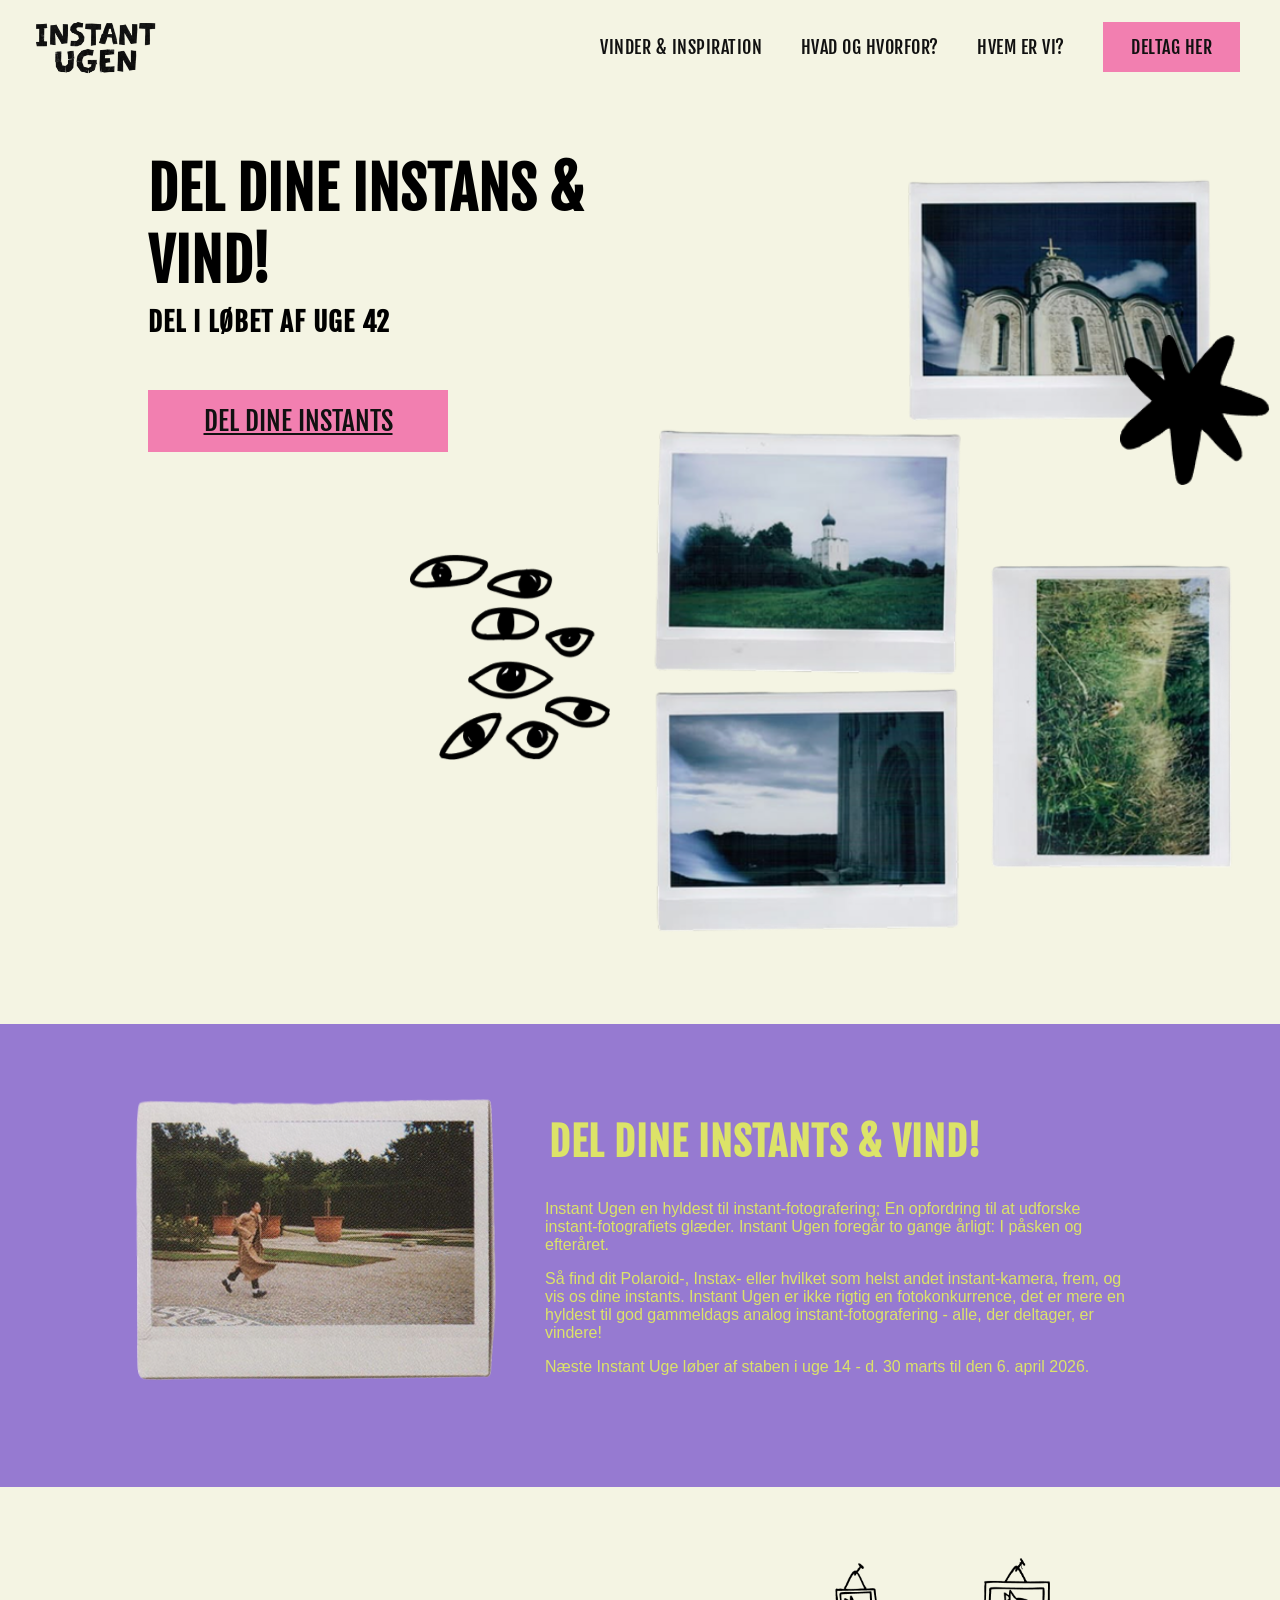
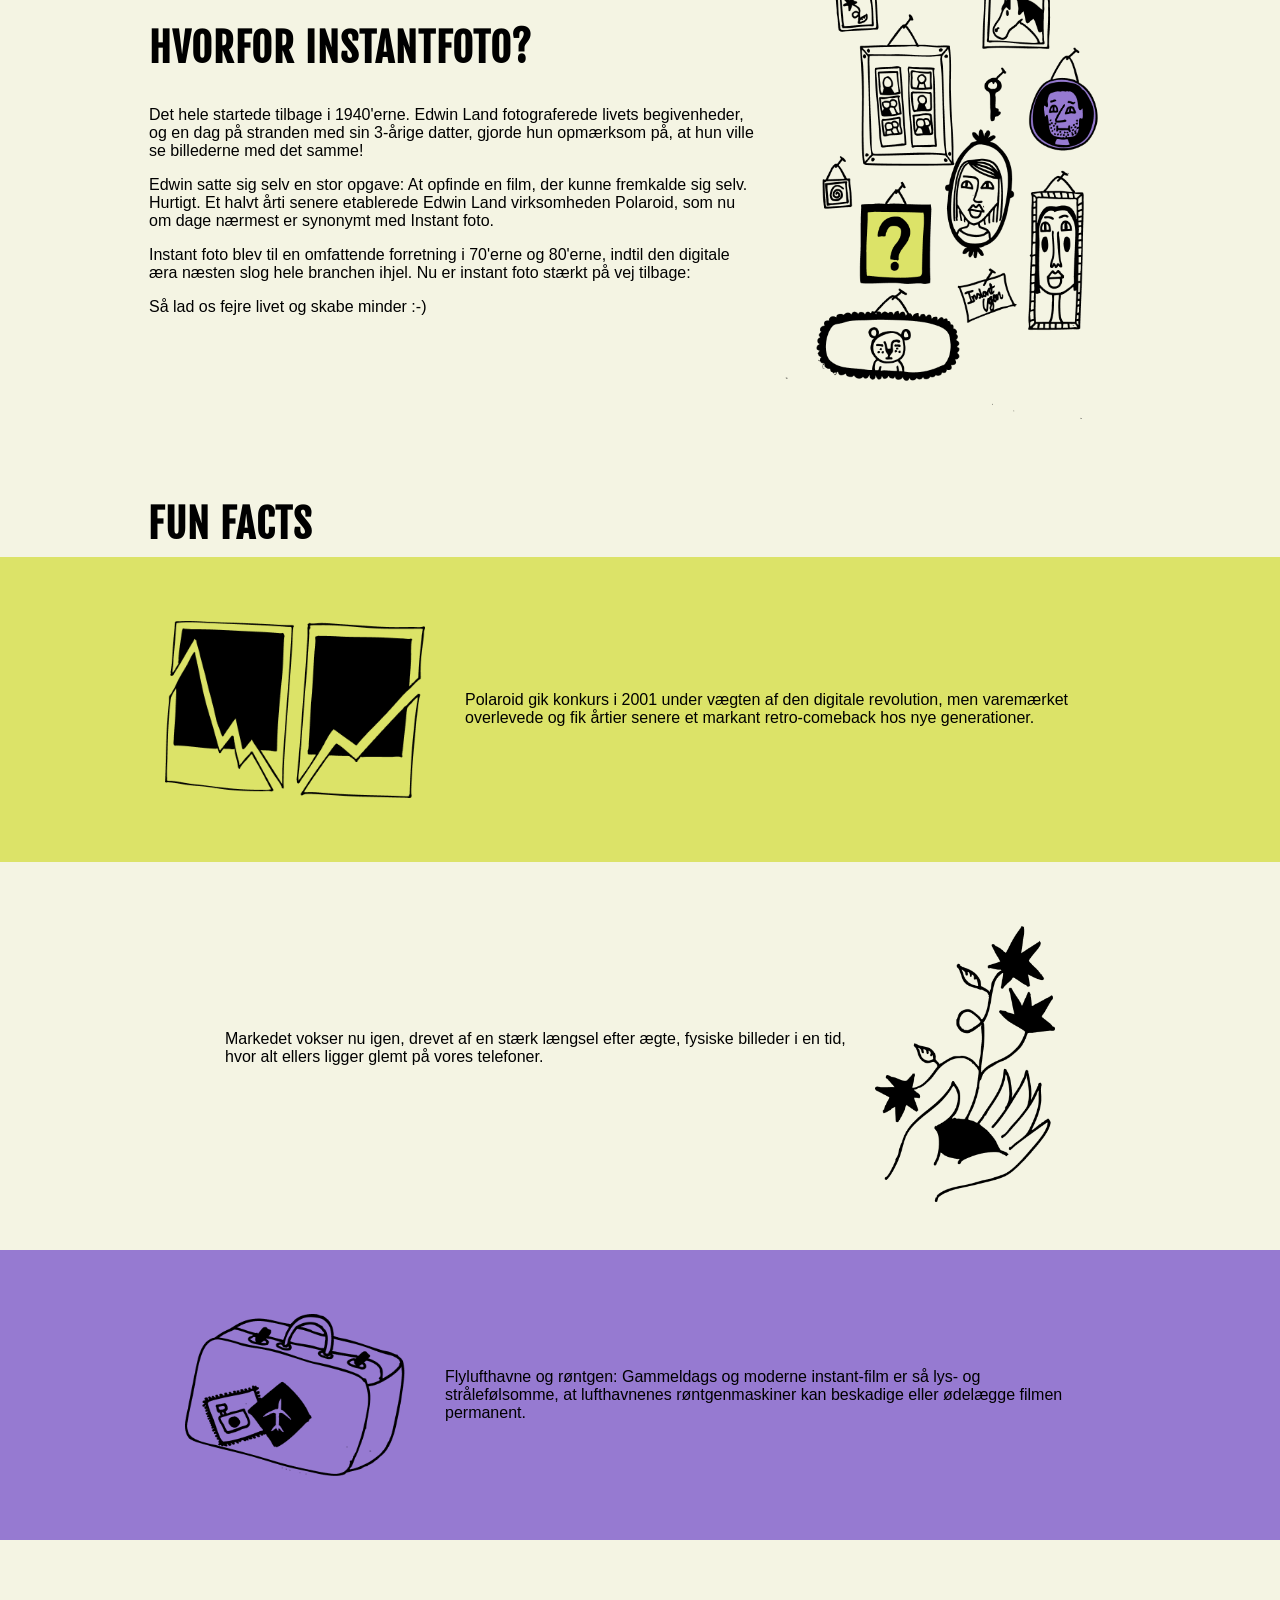
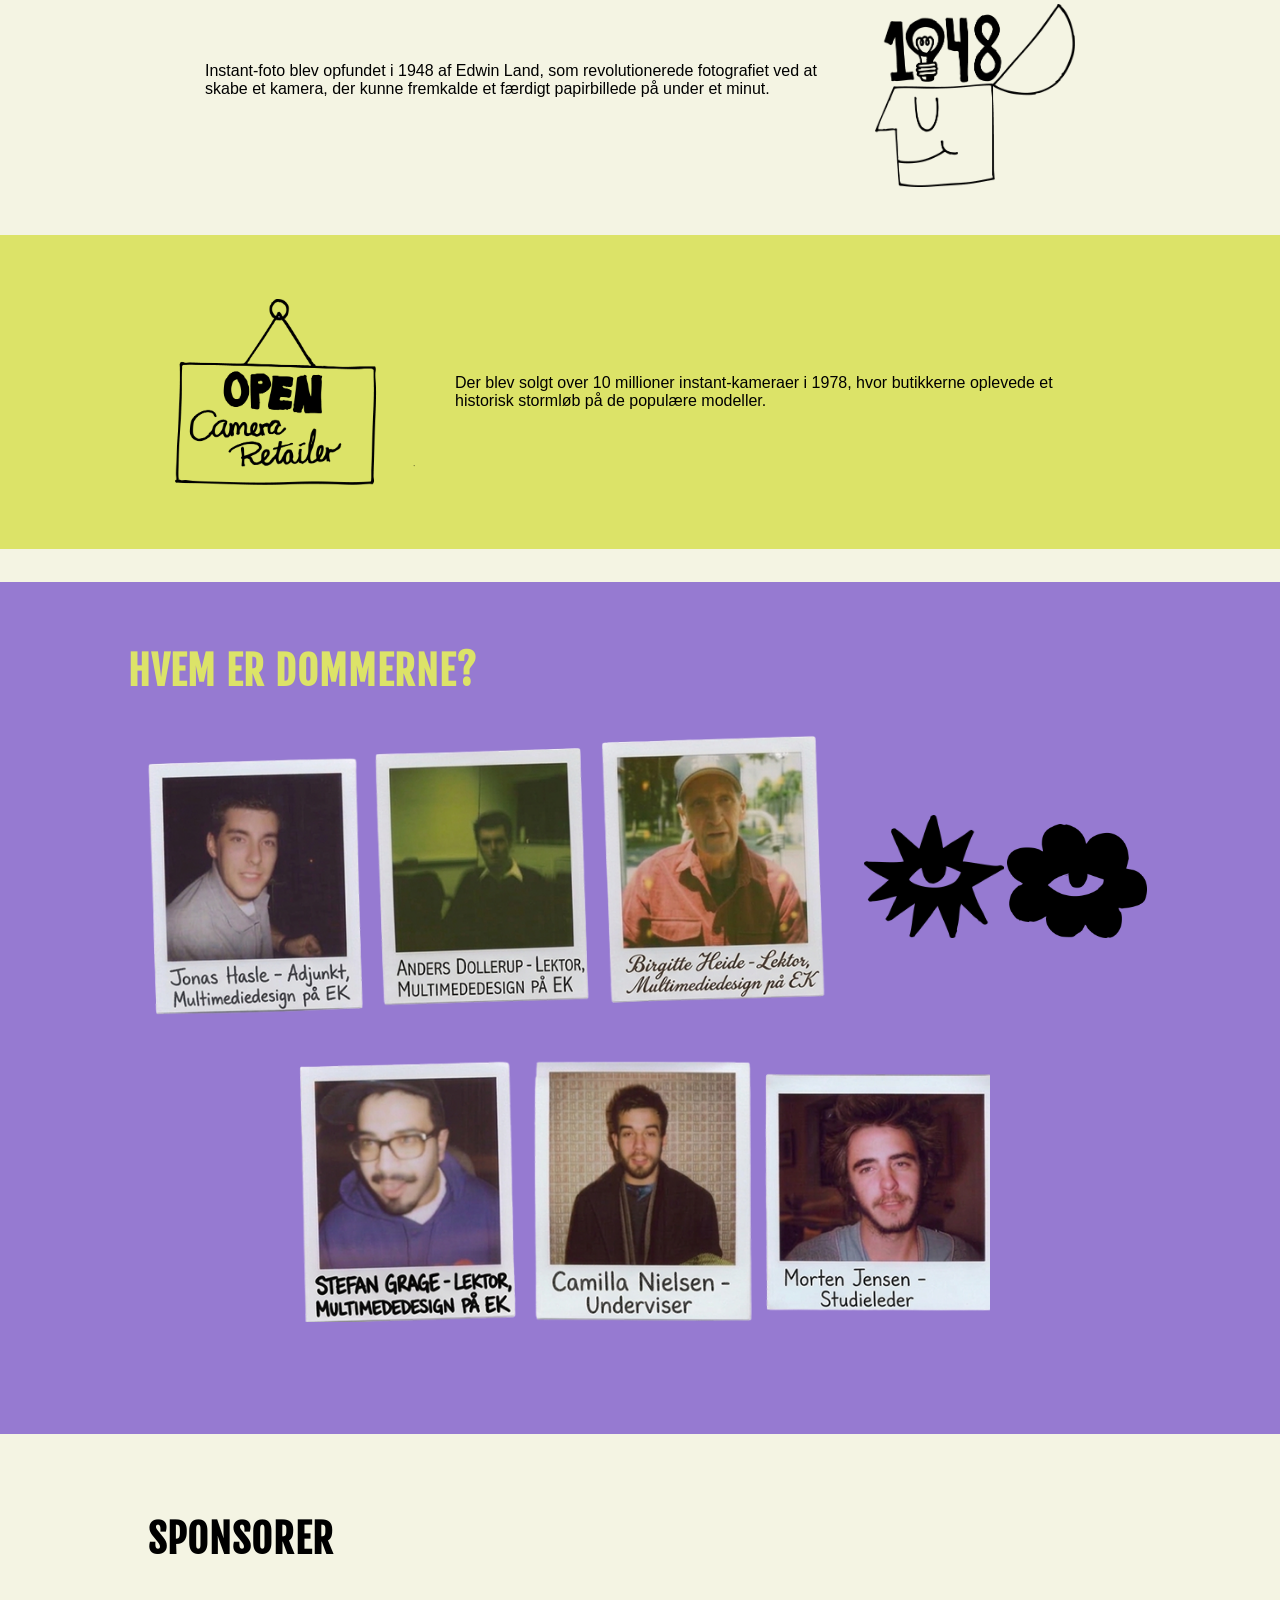
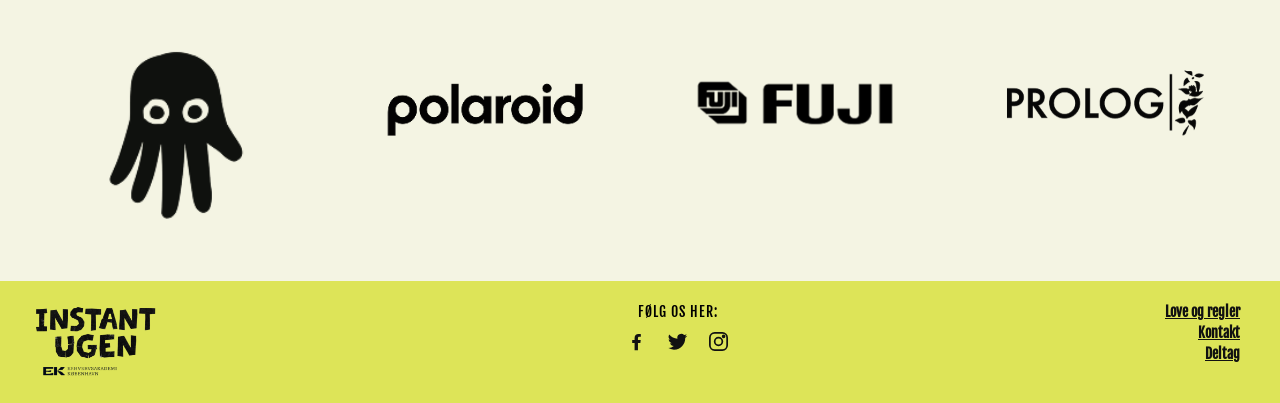
==== commit 55515a30: "Update button to link to deltag.html for sharing instants" ====
--- a/index.html
+++ b/index.html
@@ -14,7 +14,7 @@
 
 <body>
   <header class="site-header">
-    <div class="logo"><img src="/billeder/logo.png" alt="logo" /></div>
+    <div class="logo"><img src="billeder/logo.png" alt="logo" /></div>
 
     <button class="burger" id="burgerBtn" aria-label="Åbn menu" aria-expanded="false" aria-controls="mainNav">
       <span></span>
@@ -23,10 +23,10 @@
     </button>
 
     <nav id="mainNav">
-      <a href="/inspiration.html">Vinder & Inspiration</a>
-      <a href="/index.html">Hvad og hvorfor?</a>
-      <a href="/index.html">Hvem er vi?</a>
-      <a href="/deltag.html" class="cta">Deltag her</a>
+      <a href="inspiration.html">Vinder & Inspiration</a>
+      <a href="index.html">Hvad og hvorfor?</a>
+      <a href="index.html">Hvem er vi?</a>
+      <a href="deltag.html" class="cta">Deltag her</a>
     </nav>
   </header>
   <main>
@@ -36,11 +36,11 @@
       <div class="datahero">
         <h1>DEL DINE INSTANS & VIND!</h1>
         <h3>DEL I LØBET AF UGE 42</h3>
-        <button>Del Dine Instants</button>
+       <button><a href="deltag.html" class="cta">DEL DINE INSTANTS</a></button>
       </div>
 
       <div class="heroBillede">
-        <img class="billedehero" src="/billeder/index_billeder/polaroids/Group 9.png" alt="polaroid">
+        <img class="billedehero" src="billeder/index_billeder/polaroids/Group 9.png" alt="polaroid">
 
         <img class="symbol1" src="billeder/index_billeder/illustrationer/Vector-9.png" alt="star">
         <img class="symbol2" src="billeder/index_billeder/illustrationer/Group-5.png" alt="eyes">
@@ -168,8 +168,8 @@
   </main>
   <footer class="site-footer">
     <div class="logo">
-      <img src="/billeder/logo.png" alt="logo" />
-      <small><img src="/billeder/eklogo.png" alt="eklogo" /></small>
+      <img src="billeder/logo.png" alt="logo" />
+      <small><img src="billeder/eklogo.png" alt="eklogo" /></small>
     </div>
 
     <div class="follow">
